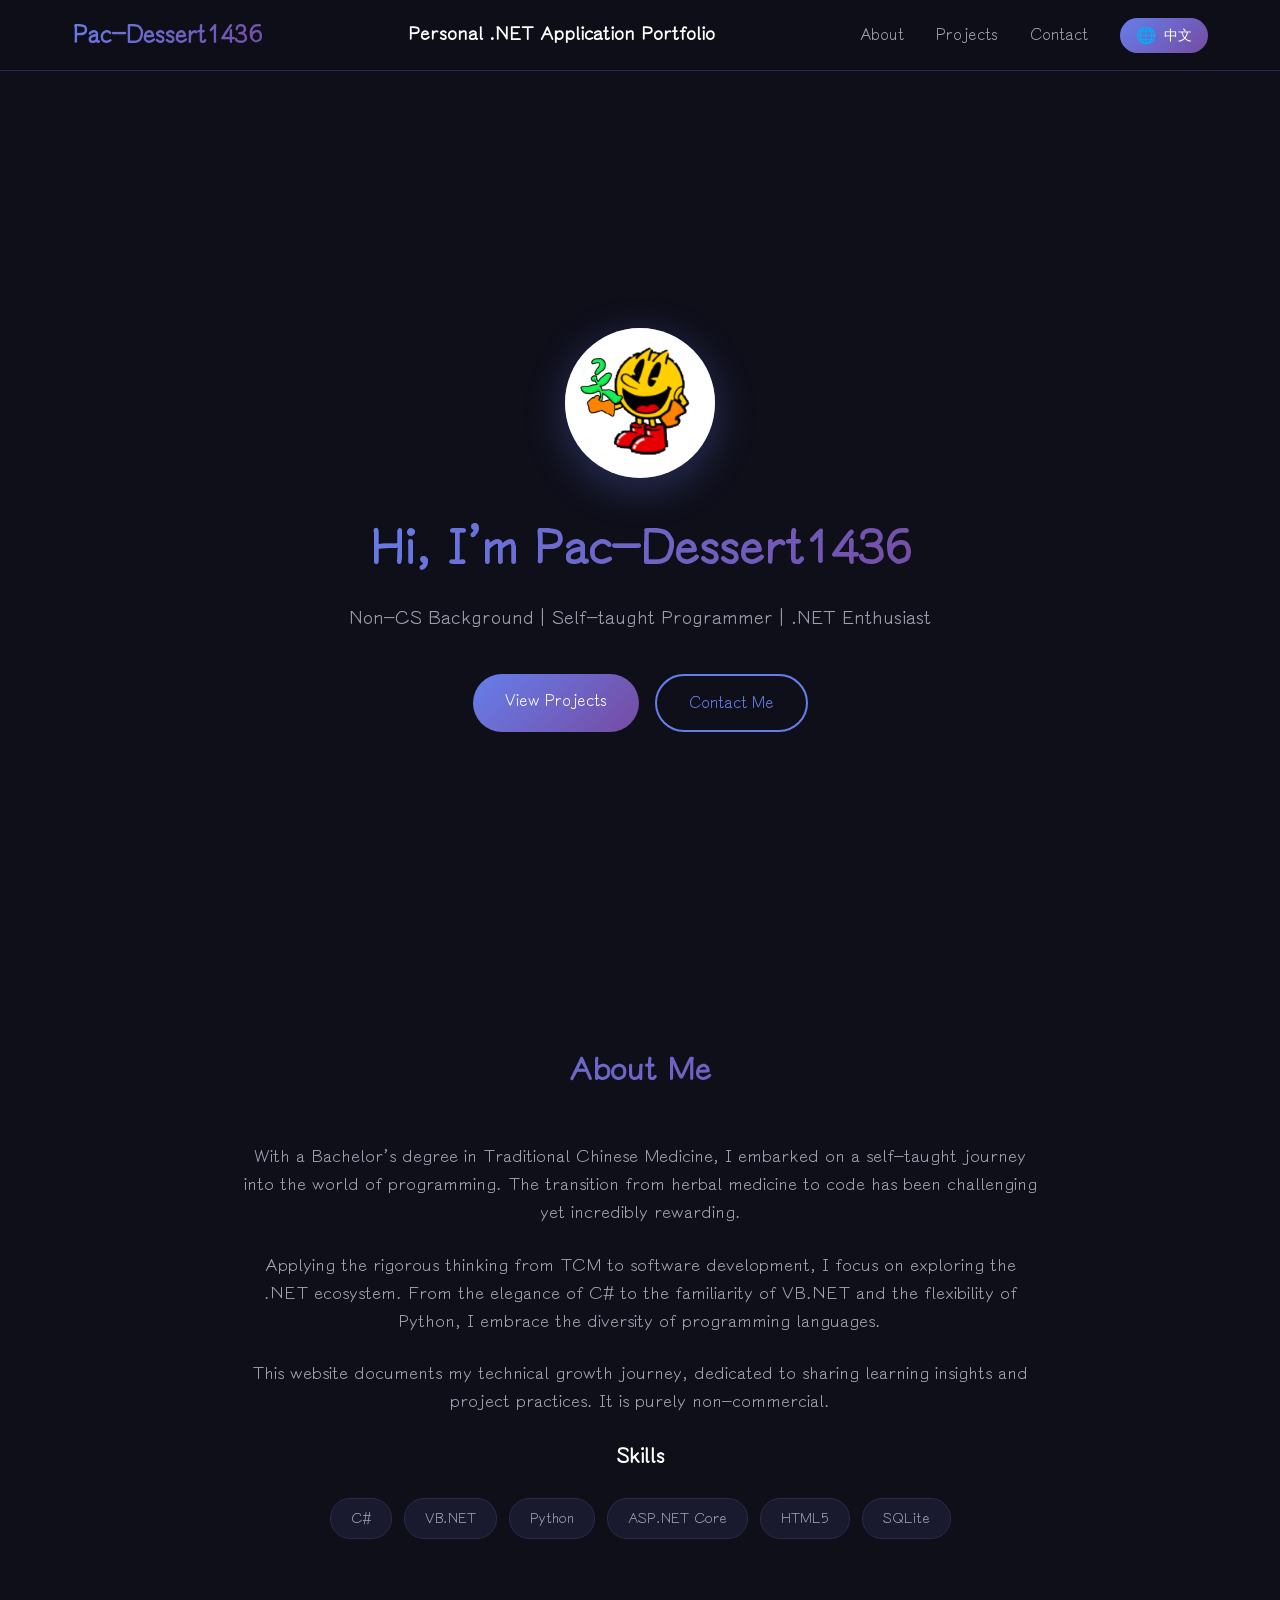
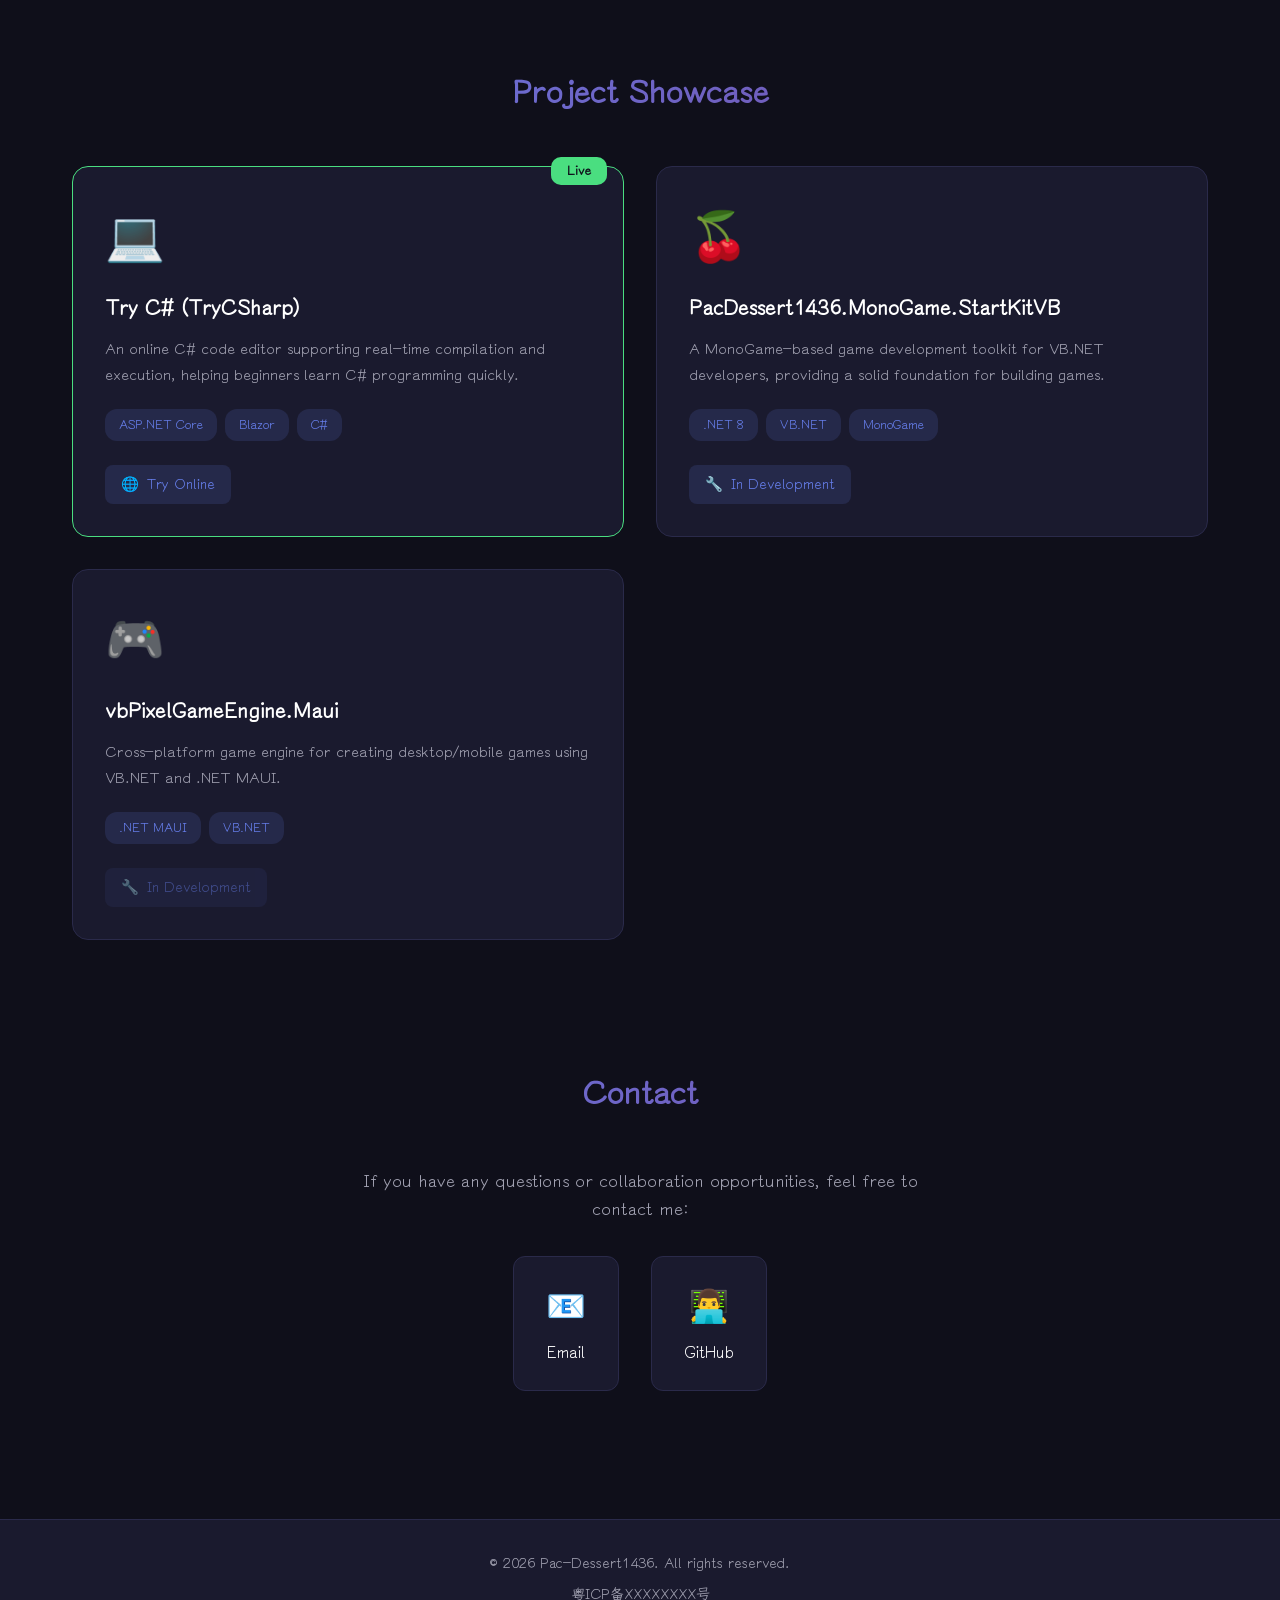
==== index-en.html @ a5272d70 "Polish the About Me sections Also introduced the local font file to speed up homepage loading." ====
<!DOCTYPE html>
<html lang="en">

<head>
    <meta charset="UTF-8">
    <meta name="viewport" content="width=device-width, initial-scale=1.0">
    <title>Pac-Dessert1436: Personal .NET Application Portfolio</title>
    <link rel="stylesheet" href="index.css">
</head>

<body>
    <header>
        <nav>
            <div class="logo">
                <h1>Pac-Dessert1436</h1>
            </div>
            <div class="site-name">
                <h3>Personal .NET Application Portfolio</h3>
            </div>
            <div class="nav-links">
                <a href="#about" class="nav-link">About</a>
                <a href="#projects" class="nav-link">Projects</a>
                <a href="#contact" class="nav-link">Contact</a>
                <button class="lang-btn" id="langBtn" onclick="toggleLanguage()">
                    <span class="lang-icon">🌐</span>
                    <span class="lang-text">中文</span>
                </button>
            </div>
        </nav>
    </header>

    <main>
        <section id="hero">
            <div class="hero-content">
                <div class="avatar">
                    <div class="avatar-circle">
                        <img src="avatar.png" alt="Profile" class="avatar-image">
                    </div>
                </div>
                <h2 class="hero-title">Hi, I'm Pac-Dessert1436</h2>
                <p class="hero-subtitle">Non-CS Background | Self-taught Programmer | .NET Enthusiast</p>
                <div class="hero-buttons">
                    <a href="#projects" class="btn-primary">View Projects</a>
                    <a href="#contact" class="btn-secondary">Contact Me</a>
                </div>
            </div>
        </section>

        <section id="about">
            <h2 class="section-title">About Me</h2>
            <div class="about-content">
                <p>With a Bachelor's degree in Traditional Chinese Medicine, I embarked on a self-taught journey into
                    the world of programming. The transition from herbal medicine to code has been challenging yet
                    incredibly rewarding.</p>
                <p>Applying the rigorous thinking from TCM to software development, I focus on exploring the .NET
                    ecosystem. From the elegance of C# to the familiarity of VB.NET and the flexibility of Python, I
                    embrace the diversity of programming languages.</p>
                <p>This website documents my technical growth journey, dedicated to sharing learning insights and
                    project practices. It is purely non-commercial.</p>
                <div class="skills">
                    <h3>Skills</h3>
                    <div class="skill-tags">
                        <span class="skill-tag">C#</span>
                        <span class="skill-tag">VB.NET</span>
                        <span class="skill-tag">Python</span>
                        <span class="skill-tag">ASP.NET Core</span>
                        <span class="skill-tag">HTML5</span>
                        <span class="skill-tag">SQLite</span>
                    </div>
                </div>
            </div>
        </section>

        <section id="projects">
            <h2 class="section-title">Project Showcase</h2>
            <div class="projects-grid">
                <div class="project-card active-project">
                    <div class="project-badge">Live</div>
                    <div class="project-icon">💻</div>
                    <h3 class="project-title">Try C# (TryCSharp)</h3>
                    <p class="project-description">An online C# code editor supporting real-time compilation and
                        execution, helping beginners learn C# programming quickly.</p>
                    <div class="project-tech">
                        <span class="tech-tag">ASP.NET Core</span>
                        <span class="tech-tag">Blazor</span>
                        <span class="tech-tag">C#</span>
                    </div>
                    <div class="project-links">
                        <a href="https://trycsharp.pac-dessert1436.net" target="_blank" class="project-link">
                            <span>🌐</span> Try Online
                        </a>
                    </div>
                </div>

                <div class="project-card">
                    <div class="project-icon">🍒</div>
                    <h3 class="project-title">PacDessert1436.MonoGame.StartKitVB</h3>
                    <p class="project-description">A MonoGame-based game development toolkit for VB.NET developers,
                        providing a solid foundation for building games.</p>
                    <div class="project-tech">
                        <span class="tech-tag">.NET 8</span>
                        <span class="tech-tag">VB.NET</span>
                        <span class="tech-tag">MonoGame</span>
                    </div>
                    <div class="project-links">
                        <a href="https://www.nuget.org/packages/PacDessert1436.MonoGame.StartKitVB/" target="_blank"
                            class="project-link">
                            <span>🔧</span> In Development
                        </a>
                    </div>
                </div>

                <div class="project-card">
                    <div class="project-icon">🎮</div>
                    <h3 class="project-title">vbPixelGameEngine.Maui</h3>
                    <p class="project-description">Cross-platform game engine for creating desktop/mobile games using
                        VB.NET and .NET MAUI.</p>
                    <div class="project-tech">
                        <span class="tech-tag">.NET MAUI</span>
                        <span class="tech-tag">VB.NET</span>
                    </div>
                    <div class="project-links">
                        <a href="#" class="project-link disabled">
                            <span>🔧</span> In Development
                        </a>
                    </div>
                </div>
            </div>
        </section>

        <section id="contact">
            <h2 class="section-title">Contact</h2>
            <div class="contact-content">
                <p>If you have any questions or collaboration opportunities, feel free to contact me:</p>
                <div class="contact-links">
                    <a href="mailto:benjamin_1436@qq.com" class="contact-link">
                        <span class="contact-icon">📧</span>
                        <span>Email</span>
                    </a>
                    <a href="https://github.com/Pac-Dessert1436" target="_blank" class="contact-link">
                        <span class="contact-icon">👨‍💻</span>
                        <span>GitHub</span>
                    </a>
                </div>
            </div>
        </section>
    </main>

    <footer>
        <div class="footer-content">
            <p>&copy; 2026 Pac-Dessert1436. All rights reserved.</p>
            <a href="https://beian.miit.gov.cn/" target="_blank" rel="noopener noreferrer">
                粤ICP备XXXXXXXX号
            </a>
        </div>
    </footer>

    <script src="index.js"></script>
</body>

</html>
---- index.css ----
@font-face {
    font-family: 'Yozai';
    src: url('Yozai-Regular.ttf') format('truetype');
    font-weight: normal;
    font-style: normal;
    font-display: swap;
}

* {
    margin: 0;
    padding: 0;
    box-sizing: border-box;
}

:root {
    --primary-color: #667eea;
    --primary-dark: #5a6fd6;
    --secondary-color: #764ba2;
    --bg-dark: #0f0f1a;
    --bg-card: #1a1a2e;
    --bg-card-hover: #252542;
    --text-primary: #ffffff;
    --text-secondary: #a0a0b0;
    --border-color: #2a2a4a;
    --accent-color: #4ade80;
}

body {
    font-family: 'Yozai', sans-serif;
    background-color: var(--bg-dark);
    color: var(--text-primary);
    line-height: 1.6;
    min-height: 100vh;
}

header {
    position: fixed;
    top: 0;
    left: 0;
    right: 0;
    background-color: rgba(15, 15, 26, 0.95);
    backdrop-filter: blur(10px);
    z-index: 1000;
    border-bottom: 1px solid var(--border-color);
}

nav {
    max-width: 1200px;
    margin: 0 auto;
    padding: 1rem 2rem;
    display: flex;
    justify-content: space-between;
    align-items: center;
}

.logo h1 {
    font-size: 1.5rem;
    background: linear-gradient(135deg, var(--primary-color), var(--secondary-color));
    -webkit-background-clip: text;
    -webkit-text-fill-color: transparent;
    background-clip: text;
}

.nav-links {
    display: flex;
    gap: 2rem;
    align-items: center;
}

.nav-link {
    color: var(--text-secondary);
    text-decoration: none;
    font-weight: 400;
    transition: color 0.3s ease;
}

.nav-link:hover {
    color: var(--primary-color);
}

.lang-btn {
    display: flex;
    align-items: center;
    gap: 0.5rem;
    padding: 0.5rem 1rem;
    background: linear-gradient(135deg, var(--primary-color), var(--secondary-color));
    border: none;
    border-radius: 20px;
    color: white;
    font-size: 0.9rem;
    cursor: pointer;
    transition: transform 0.3s ease, box-shadow 0.3s ease;
}

.lang-btn:hover {
    transform: translateY(-2px);
    box-shadow: 0 4px 15px rgba(102, 126, 234, 0.4);
}

.lang-icon {
    font-size: 1rem;
}

main {
    padding-top: 80px;
}

section {
    padding: 4rem 2rem;
    max-width: 1200px;
    margin: 0 auto;
}

.section-title {
    font-size: 2rem;
    text-align: center;
    margin-bottom: 3rem;
    background: linear-gradient(135deg, var(--primary-color), var(--secondary-color));
    -webkit-background-clip: text;
    -webkit-text-fill-color: transparent;
    background-clip: text;
}

#hero {
    min-height: 100vh;
    display: flex;
    align-items: center;
    justify-content: center;
    text-align: center;
    padding: 6rem 2rem;
}

.hero-content {
    max-width: 800px;
}

.avatar {
    margin-bottom: 2rem;
}

.avatar-circle {
    width: 150px;
    height: 150px;
    border-radius: 50%;
    background: linear-gradient(135deg, var(--primary-color), var(--secondary-color));
    display: flex;
    align-items: center;
    justify-content: center;
    margin: 0 auto;
    box-shadow: 0 10px 40px rgba(102, 126, 234, 0.3);
    animation: float 3s ease-in-out infinite;
}

@keyframes float {
    0%, 100% { transform: translateY(0); }
    50% { transform: translateY(-10px); }
}

.avatar-image {
    width: 100%;
    height: 100%;
    border-radius: 50%;
    object-fit: cover;
}

.hero-title {
    font-size: 3rem;
    margin-bottom: 1rem;
    background: linear-gradient(135deg, var(--primary-color), var(--secondary-color));
    -webkit-background-clip: text;
    -webkit-text-fill-color: transparent;
    background-clip: text;
}

.hero-subtitle {
    font-size: 1.2rem;
    color: var(--text-secondary);
    margin-bottom: 2.5rem;
}

.hero-buttons {
    display: flex;
    gap: 1rem;
    justify-content: center;
    flex-wrap: wrap;
}

.btn-primary, .btn-secondary {
    padding: 0.875rem 2rem;
    border-radius: 30px;
    text-decoration: none;
    font-weight: 500;
    transition: all 0.3s ease;
}

.btn-primary {
    background: linear-gradient(135deg, var(--primary-color), var(--secondary-color));
    color: white;
}

.btn-primary:hover {
    transform: translateY(-2px);
    box-shadow: 0 5px 20px rgba(102, 126, 234, 0.4);
}

.btn-secondary {
    background: transparent;
    color: var(--primary-color);
    border: 2px solid var(--primary-color);
}

.btn-secondary:hover {
    background: var(--primary-color);
    color: white;
}

.about-content {
    max-width: 800px;
    margin: 0 auto;
    text-align: center;
}

.about-content p {
    font-size: 1.1rem;
    color: var(--text-secondary);
    margin-bottom: 1.5rem;
}

.skills h3 {
    font-size: 1.3rem;
    margin-bottom: 1.5rem;
    color: var(--text-primary);
}

.skill-tags {
    display: flex;
    flex-wrap: wrap;
    gap: 0.75rem;
    justify-content: center;
}

.skill-tag {
    padding: 0.5rem 1.25rem;
    background-color: var(--bg-card);
    border: 1px solid var(--border-color);
    border-radius: 20px;
    color: var(--text-secondary);
    font-size: 0.9rem;
    transition: all 0.3s ease;
}

.skill-tag:hover {
    border-color: var(--primary-color);
    color: var(--primary-color);
}

.projects-grid {
    display: grid;
    grid-template-columns: repeat(2, 1fr);
    gap: 2rem;
}

.project-card {
    background-color: var(--bg-card);
    border: 1px solid var(--border-color);
    border-radius: 16px;
    padding: 2rem;
    transition: all 0.3s ease;
    position: relative;
}

.project-card:hover {
    transform: translateY(-5px);
    border-color: var(--primary-color);
    box-shadow: 0 10px 40px rgba(102, 126, 234, 0.15);
}

.project-card.active-project {
    border-color: var(--accent-color);
}

.project-badge {
    position: absolute;
    top: -10px;
    right: 1rem;
    padding: 0.25rem 1rem;
    background-color: var(--accent-color);
    color: var(--bg-dark);
    border-radius: 10px;
    font-size: 0.8rem;
    font-weight: 600;
}

.project-icon {
    font-size: 3rem;
    margin-bottom: 1rem;
}

.project-title {
    font-size: 1.3rem;
    margin-bottom: 0.75rem;
    color: var(--text-primary);
}

.project-description {
    color: var(--text-secondary);
    font-size: 0.95rem;
    margin-bottom: 1.25rem;
    line-height: 1.7;
}

.project-tech {
    display: flex;
    flex-wrap: wrap;
    gap: 0.5rem;
    margin-bottom: 1.5rem;
}

.tech-tag {
    padding: 0.375rem 0.875rem;
    background-color: rgba(102, 126, 234, 0.15);
    border-radius: 12px;
    color: var(--primary-color);
    font-size: 0.8rem;
}

.project-links {
    display: flex;
    gap: 1rem;
}

.project-link {
    display: flex;
    align-items: center;
    gap: 0.5rem;
    padding: 0.5rem 1rem;
    background-color: rgba(102, 126, 234, 0.15);
    border-radius: 8px;
    color: var(--primary-color);
    text-decoration: none;
    font-size: 0.9rem;
    transition: all 0.3s ease;
}

.project-link:hover:not(.disabled) {
    background-color: var(--primary-color);
    color: white;
}

.project-link.disabled {
    opacity: 0.5;
    cursor: not-allowed;
}

.contact-content {
    max-width: 600px;
    margin: 0 auto;
    text-align: center;
}

.contact-content p {
    font-size: 1.1rem;
    color: var(--text-secondary);
    margin-bottom: 2rem;
}

.contact-links {
    display: flex;
    justify-content: center;
    gap: 2rem;
    flex-wrap: wrap;
}

.contact-link {
    display: flex;
    flex-direction: column;
    align-items: center;
    gap: 0.5rem;
    padding: 1.5rem 2rem;
    background-color: var(--bg-card);
    border: 1px solid var(--border-color);
    border-radius: 12px;
    color: var(--text-primary);
    text-decoration: none;
    transition: all 0.3s ease;
}

.contact-link:hover {
    border-color: var(--primary-color);
    transform: translateY(-3px);
}

.contact-icon {
    font-size: 2rem;
}

footer {
    background-color: var(--bg-card);
    border-top: 1px solid var(--border-color);
    padding: 2rem;
    margin-top: 4rem;
}

.footer-content {
    max-width: 1200px;
    margin: 0 auto;
    text-align: center;
    color: var(--text-secondary);
    font-size: 0.9rem;
}

.footer-content a {
    color: var(--text-secondary);
    text-decoration: none;
    margin-top: 0.5rem;
    display: inline-block;
}

.footer-content a:hover {
    color: var(--primary-color);
}

@media (max-width: 768px) {
    .nav-links {
        gap: 1rem;
    }

    .nav-link {
        font-size: 0.9rem;
    }

    .hero-title {
        font-size: 2rem;
    }

    .hero-subtitle {
        font-size: 1rem;
    }

    .section-title {
        font-size: 1.5rem;
    }

    .projects-grid {
        grid-template-columns: 1fr;
    }

    .contact-links {
        gap: 1rem;
    }
}
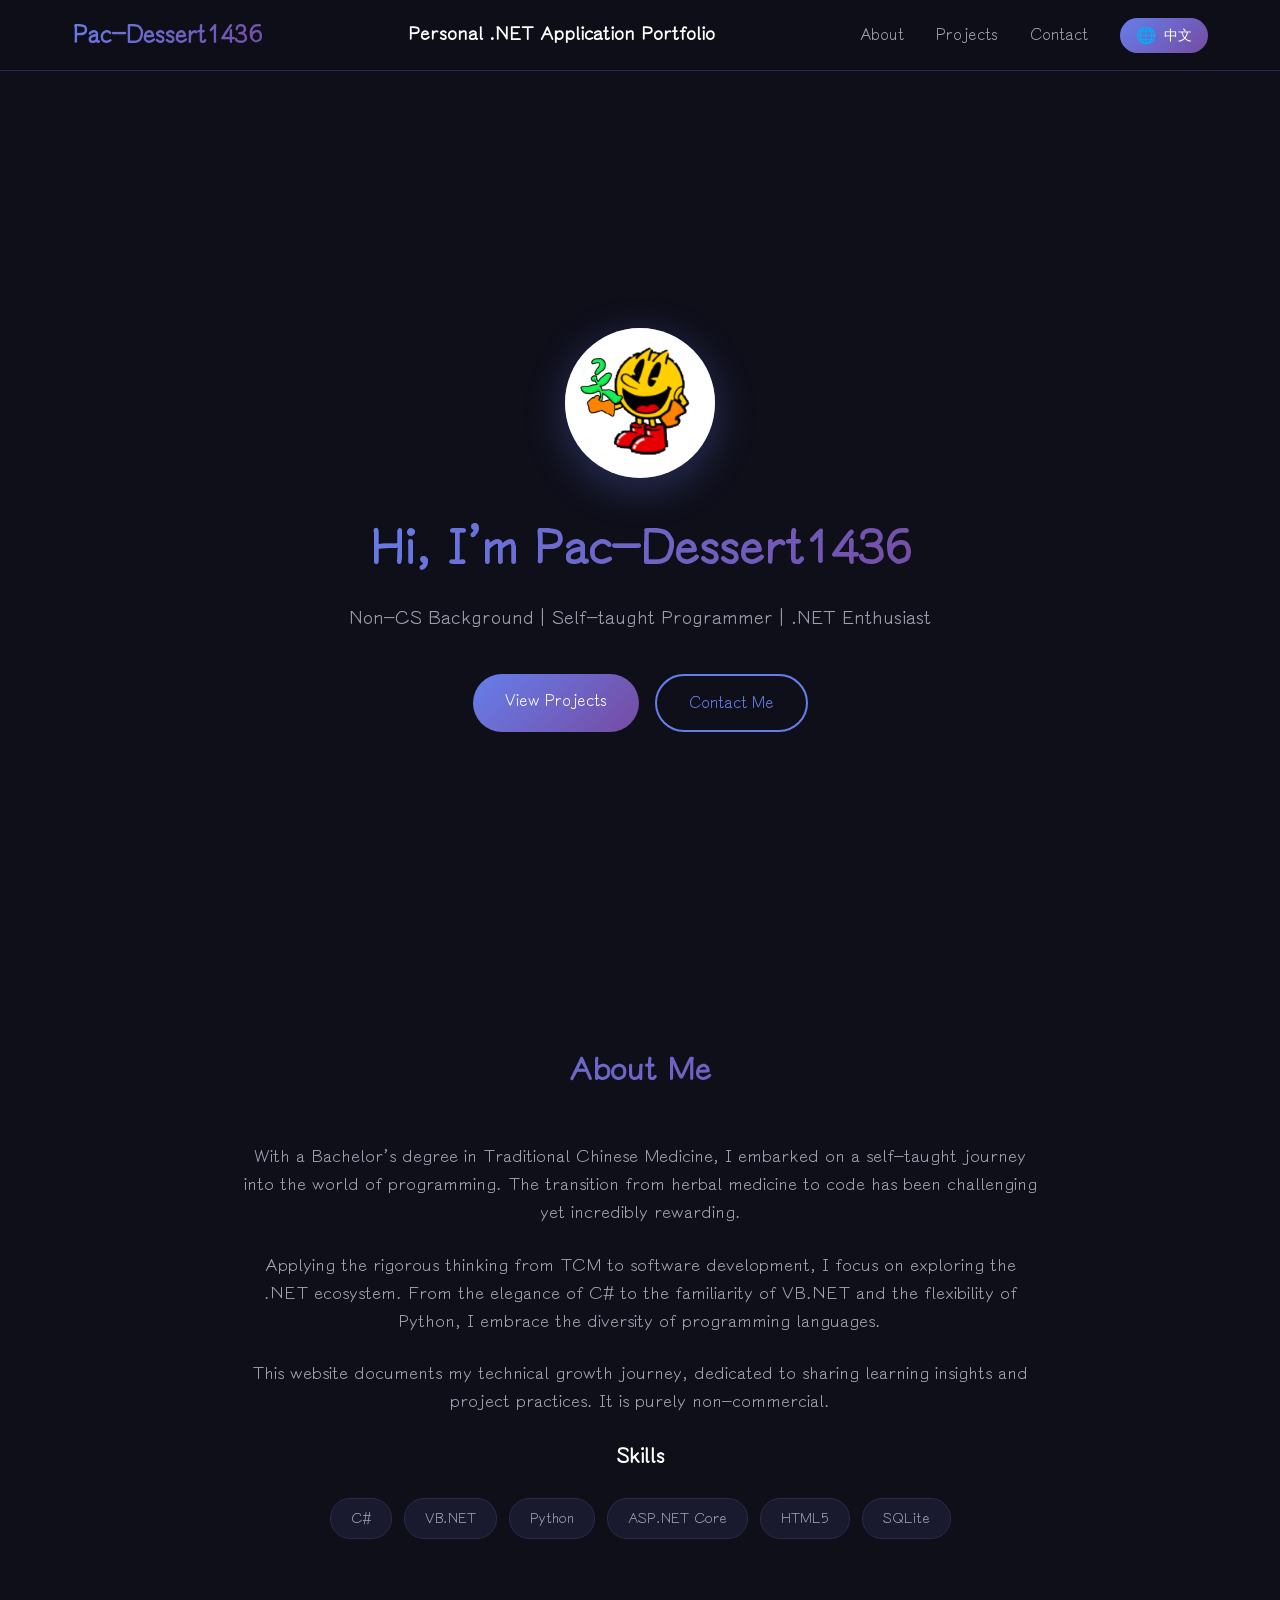
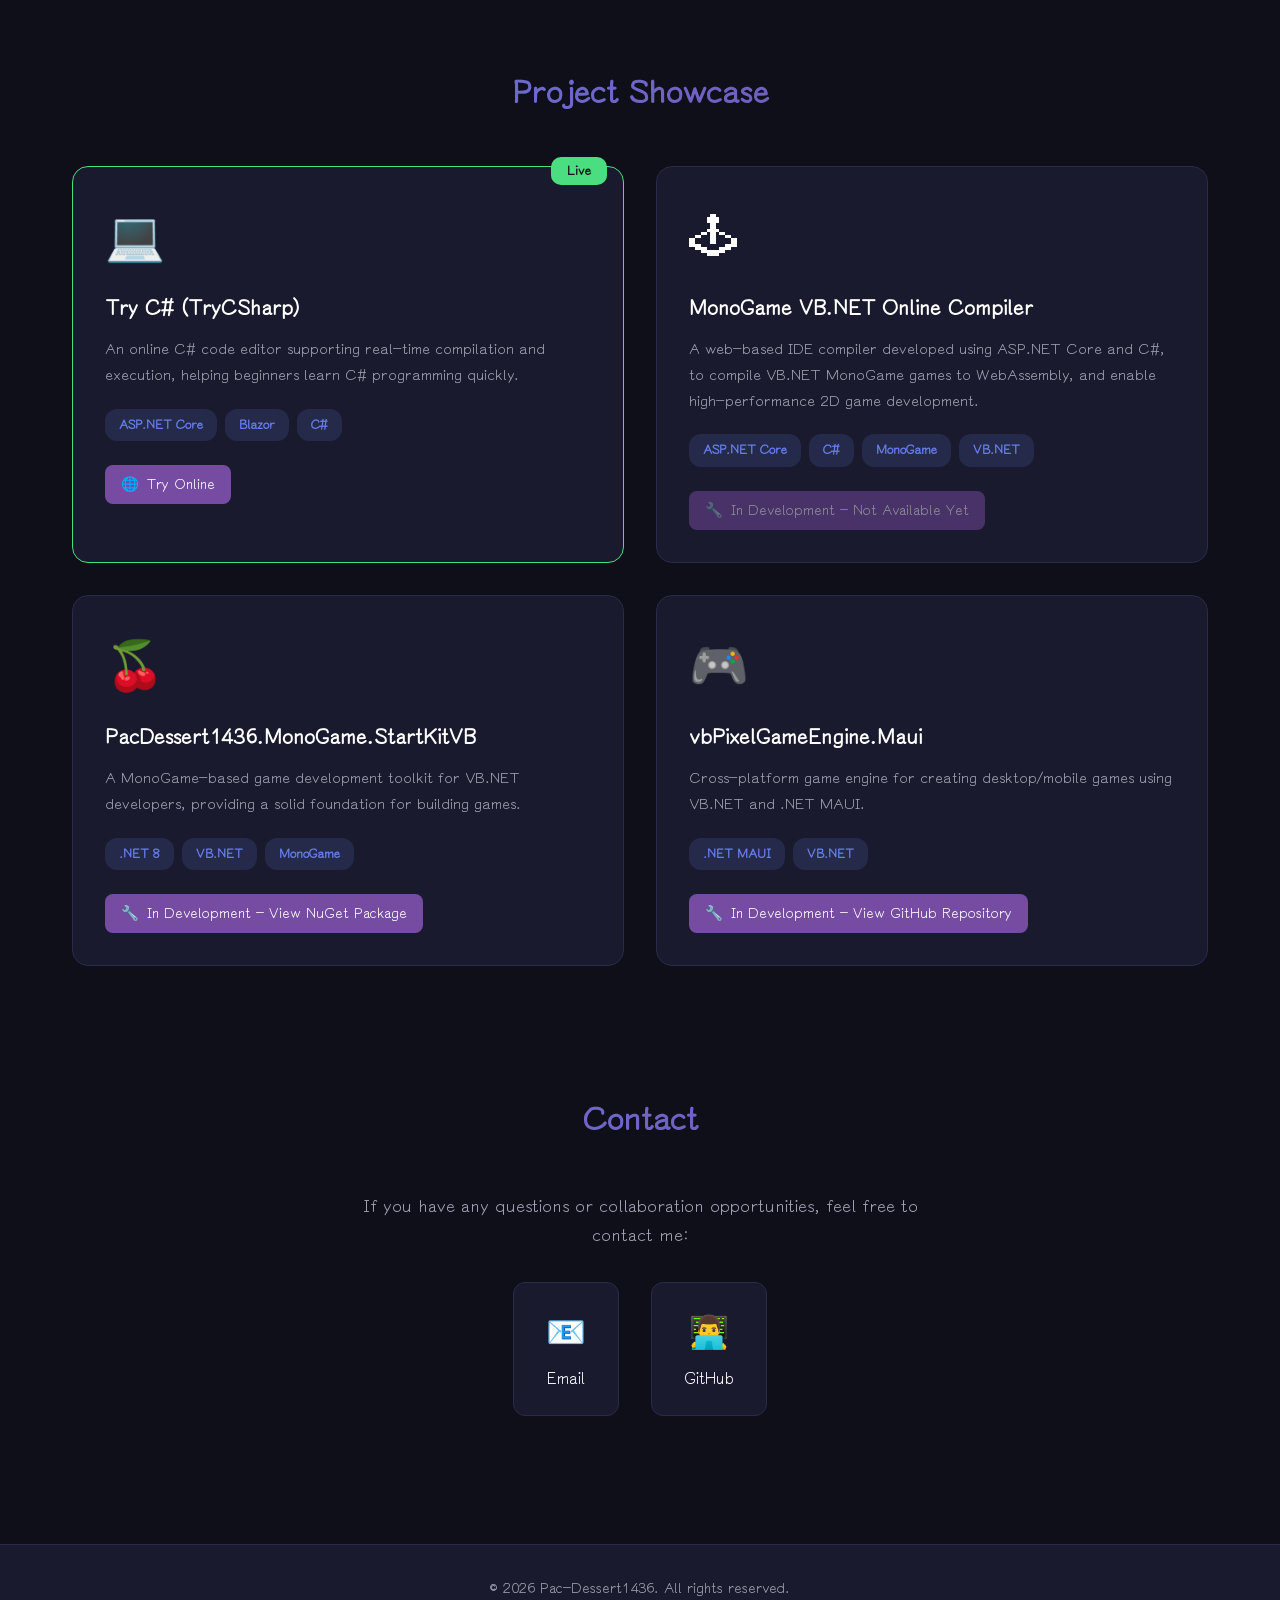
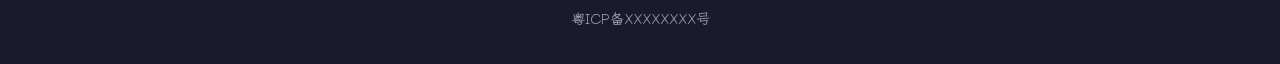
==== commit 987769ed: "Add an item to Project Showcase" ====
--- a/index-en.html
+++ b/index-en.html
@@ -93,6 +93,25 @@
                 </div>
 
                 <div class="project-card">
+                    <div class="project-icon">🕹</div>
+                    <h3 class="project-title">MonoGame VB.NET Online Compiler</h3>
+                    <p class="project-description">A web-based IDE compiler developed using ASP.NET Core and C#, to
+                        compile VB.NET MonoGame games to WebAssembly, and enable high-performance 2D game development.
+                    </p>
+                    <div class="project-tech">
+                        <span class="tech-tag">ASP.NET Core</span>
+                        <span class="tech-tag">C#</span>
+                        <span class="tech-tag">MonoGame</span>
+                        <span class="tech-tag">VB.NET</span>
+                    </div>
+                    <div class="project-links">
+                        <a href="#" target="_blank" class="project-link disabled">
+                            <span>🔧</span> In Development - Not Available Yet
+                        </a>
+                    </div>
+                </div>
+
+                <div class="project-card">
                     <div class="project-icon">🍒</div>
                     <h3 class="project-title">PacDessert1436.MonoGame.StartKitVB</h3>
                     <p class="project-description">A MonoGame-based game development toolkit for VB.NET developers,
@@ -105,7 +124,7 @@
                     <div class="project-links">
                         <a href="https://www.nuget.org/packages/PacDessert1436.MonoGame.StartKitVB/" target="_blank"
                             class="project-link">
-                            <span>🔧</span> In Development
+                            <span>🔧</span> In Development - View NuGet Package
                         </a>
                     </div>
                 </div>
@@ -120,8 +139,9 @@
                         <span class="tech-tag">VB.NET</span>
                     </div>
                     <div class="project-links">
-                        <a href="#" class="project-link disabled">
-                            <span>🔧</span> In Development
+                        <a href="https://github.com/Pac-Dessert1436/vbPixelGameEngine.Maui" target="_blank"
+                            class="project-link">
+                            <span>🔧</span> In Development - View GitHub Repository
                         </a>
                     </div>
                 </div>
--- a/index.css
+++ b/index.css
@@ -152,8 +152,15 @@
 }
 
 @keyframes float {
-    0%, 100% { transform: translateY(0); }
-    50% { transform: translateY(-10px); }
+
+    0%,
+    100% {
+        transform: translateY(0);
+    }
+
+    50% {
+        transform: translateY(-10px);
+    }
 }
 
 .avatar-image {
@@ -185,7 +192,8 @@
     flex-wrap: wrap;
 }
 
-.btn-primary, .btn-secondary {
+.btn-primary,
+.btn-secondary {
     padding: 0.875rem 2rem;
     border-radius: 30px;
     text-decoration: none;
@@ -322,6 +330,7 @@
     border-radius: 12px;
     color: var(--primary-color);
     font-size: 0.8rem;
+    font-weight: bold;
 }
 
 .project-links {
@@ -334,9 +343,9 @@
     align-items: center;
     gap: 0.5rem;
     padding: 0.5rem 1rem;
-    background-color: rgba(102, 126, 234, 0.15);
+    background-color: var(--secondary-color);
     border-radius: 8px;
-    color: var(--primary-color);
+    color: var(--text-primary);
     text-decoration: none;
     font-size: 0.9rem;
     transition: all 0.3s ease;
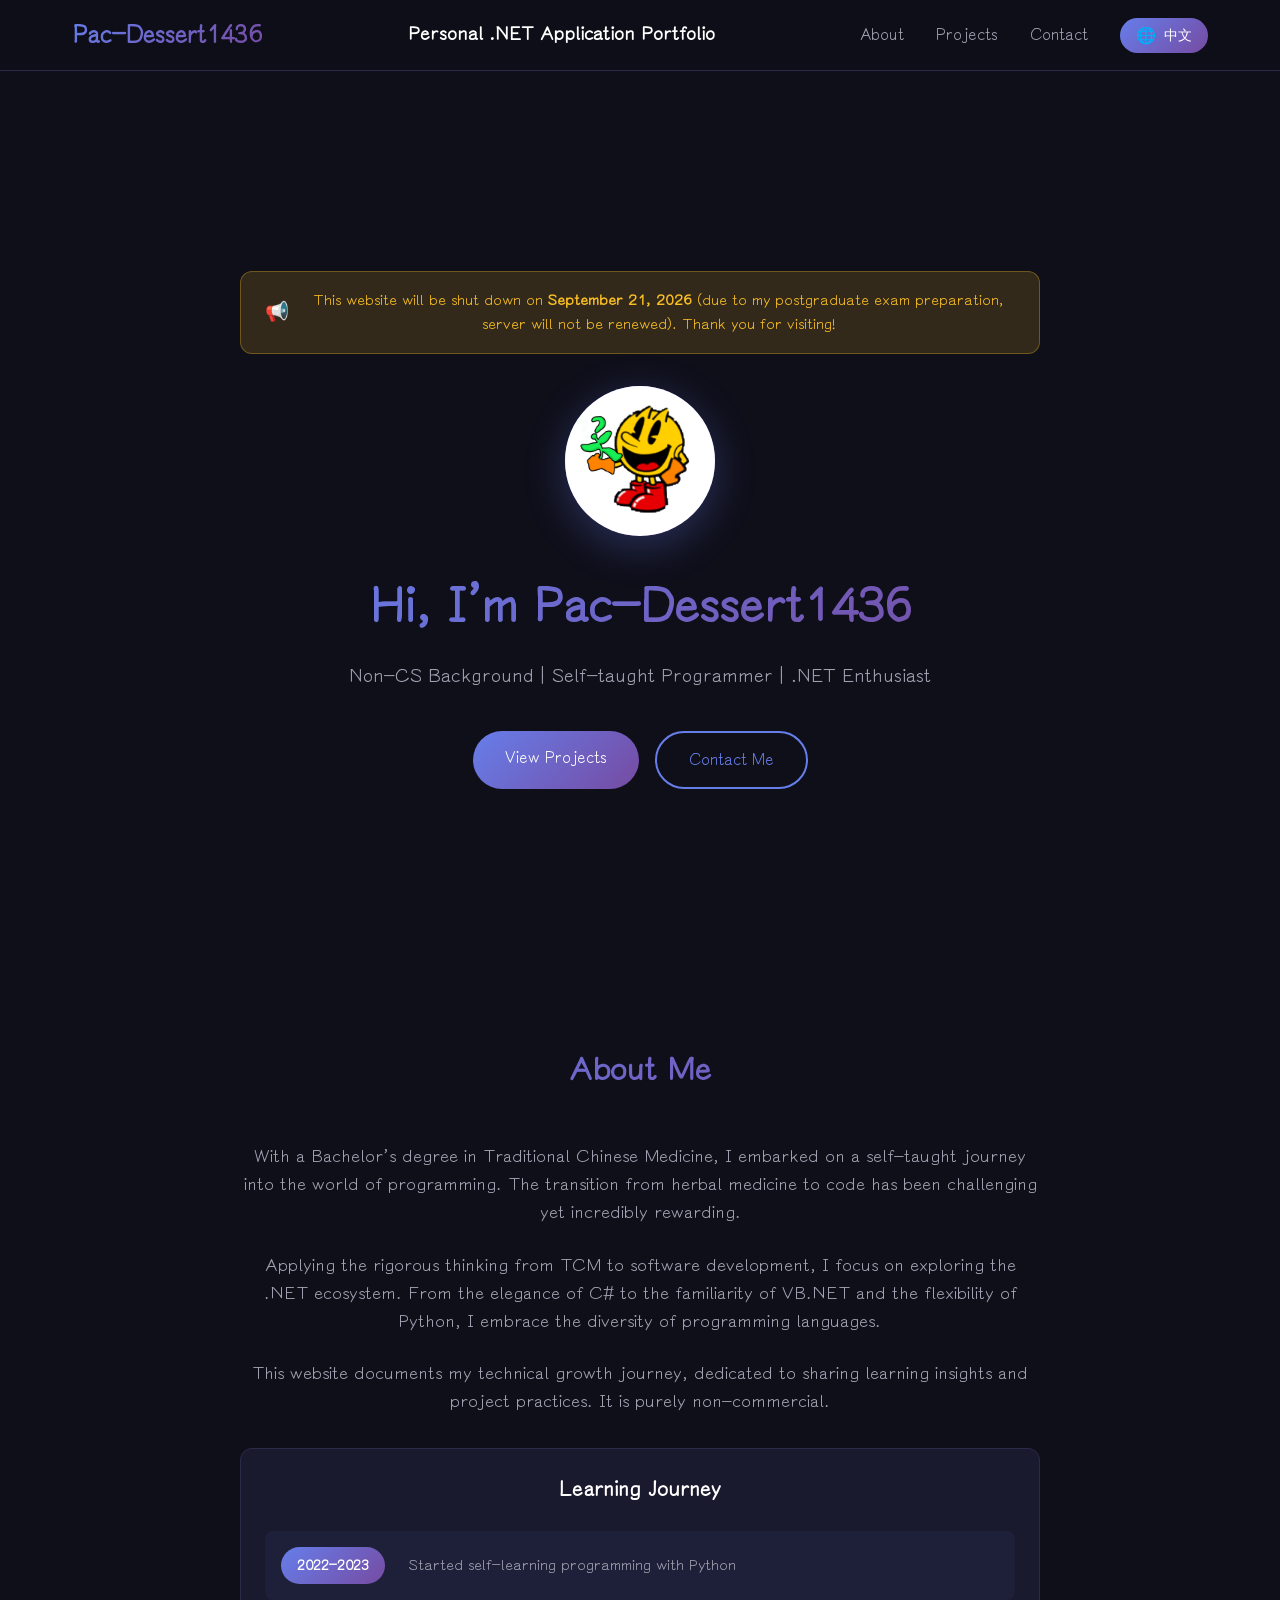
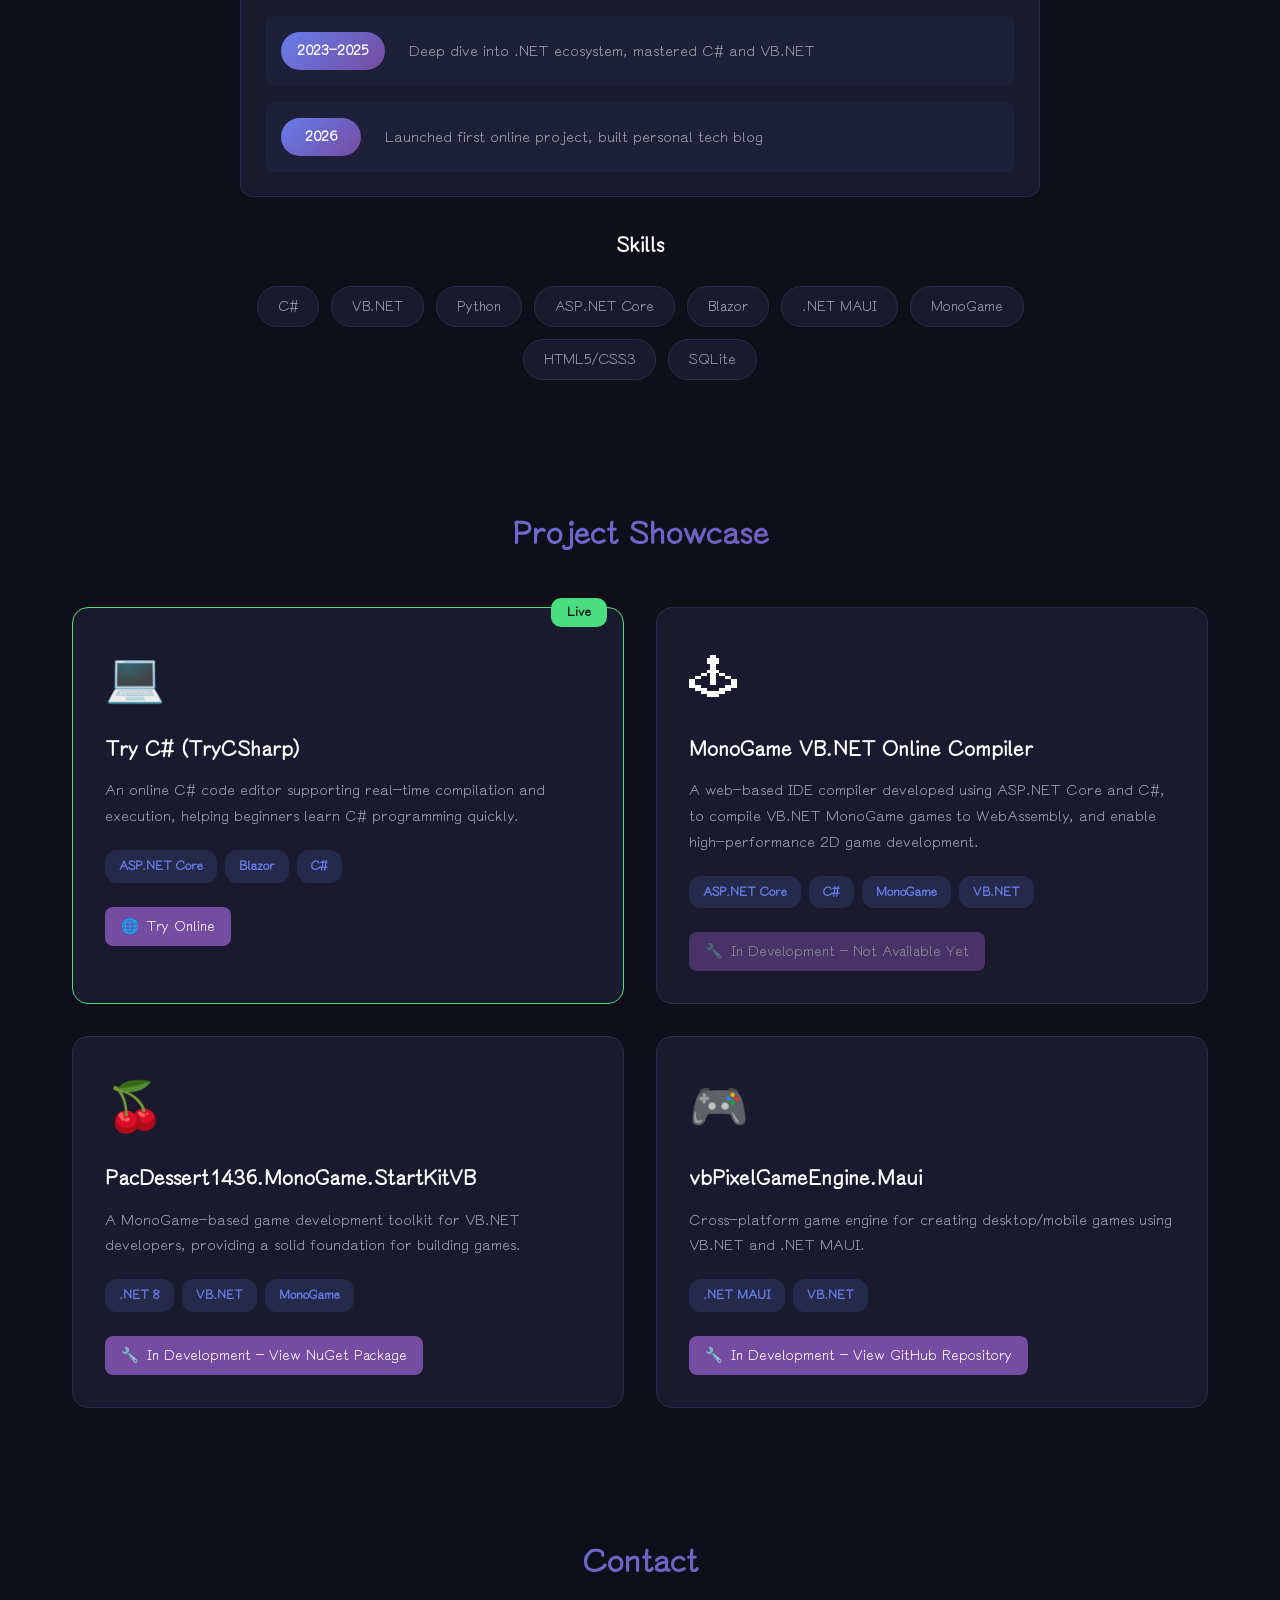
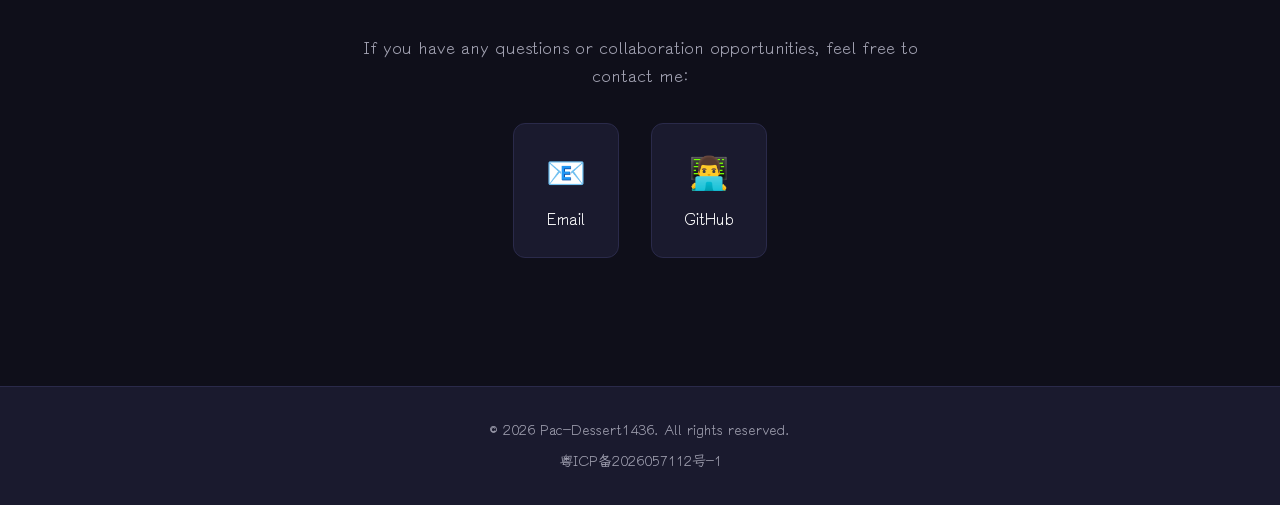
==== commit cc6a17d7: "Enhance homepage with ICP filing info" ====
--- a/index-en.html
+++ b/index-en.html
@@ -32,6 +32,10 @@
     <main>
         <section id="hero">
             <div class="hero-content">
+                <div class="server-notice">
+                    <span class="notice-icon">📢</span>
+                    <span>This website will be shut down on <strong>September 21, 2026</strong> (due to my postgraduate exam preparation, server will not be renewed). Thank you for visiting!</span>
+                </div>
                 <div class="avatar">
                     <div class="avatar-circle">
                         <img src="avatar.png" alt="Profile" class="avatar-image">
@@ -57,6 +61,23 @@
                     embrace the diversity of programming languages.</p>
                 <p>This website documents my technical growth journey, dedicated to sharing learning insights and
                     project practices. It is purely non-commercial.</p>
+                <div class="timeline">
+                    <h3>Learning Journey</h3>
+                    <div class="timeline-items">
+                        <div class="timeline-item">
+                            <span class="timeline-date">2022-2023</span>
+                            <span class="timeline-content">Started self-learning programming with Python</span>
+                        </div>
+                        <div class="timeline-item">
+                            <span class="timeline-date">2023-2025</span>
+                            <span class="timeline-content">Deep dive into .NET ecosystem, mastered C# and VB.NET</span>
+                        </div>
+                        <div class="timeline-item">
+                            <span class="timeline-date">2026</span>
+                            <span class="timeline-content">Launched first online project, built personal tech blog</span>
+                        </div>
+                    </div>
+                </div>
                 <div class="skills">
                     <h3>Skills</h3>
                     <div class="skill-tags">
@@ -64,7 +85,10 @@
                         <span class="skill-tag">VB.NET</span>
                         <span class="skill-tag">Python</span>
                         <span class="skill-tag">ASP.NET Core</span>
-                        <span class="skill-tag">HTML5</span>
+                        <span class="skill-tag">Blazor</span>
+                        <span class="skill-tag">.NET MAUI</span>
+                        <span class="skill-tag">MonoGame</span>
+                        <span class="skill-tag">HTML5/CSS3</span>
                         <span class="skill-tag">SQLite</span>
                     </div>
                 </div>
@@ -153,7 +177,7 @@
             <div class="contact-content">
                 <p>If you have any questions or collaboration opportunities, feel free to contact me:</p>
                 <div class="contact-links">
-                    <a href="mailto:benjamin_1436@qq.com" class="contact-link">
+                    <a href="mailto:benjamin_2001@qq.com" class="contact-link">
                         <span class="contact-icon">📧</span>
                         <span>Email</span>
                     </a>
@@ -170,7 +194,7 @@
         <div class="footer-content">
             <p>&copy; 2026 Pac-Dessert1436. All rights reserved.</p>
             <a href="https://beian.miit.gov.cn/" target="_blank" rel="noopener noreferrer">
-                粤ICP备XXXXXXXX号
+                粤ICP备2026057112号-1
             </a>
         </div>
     </footer>
--- a/index.css
+++ b/index.css
@@ -134,6 +134,38 @@
     max-width: 800px;
 }
 
+.server-notice {
+    display: flex;
+    align-items: center;
+    gap: 0.75rem;
+    padding: 1rem 1.5rem;
+    background-color: rgba(251, 191, 36, 0.15);
+    border: 1px solid rgba(251, 191, 36, 0.3);
+    border-radius: 12px;
+    color: #fbbf24;
+    font-size: 0.95rem;
+    margin-bottom: 2rem;
+    animation: pulse-notice 2s ease-in-out infinite;
+}
+
+@keyframes pulse-notice {
+    0%, 100% {
+        opacity: 1;
+    }
+    50% {
+        opacity: 0.8;
+    }
+}
+
+.notice-icon {
+    font-size: 1.2rem;
+}
+
+.server-notice strong {
+    color: #fbbf24;
+    font-weight: 600;
+}
+
 .avatar {
     margin-bottom: 2rem;
 }
@@ -232,6 +264,56 @@
     font-size: 1.1rem;
     color: var(--text-secondary);
     margin-bottom: 1.5rem;
+}
+
+.timeline {
+    margin: 2rem 0;
+    padding: 1.5rem;
+    background-color: var(--bg-card);
+    border: 1px solid var(--border-color);
+    border-radius: 12px;
+}
+
+.timeline h3 {
+    font-size: 1.3rem;
+    margin-bottom: 1.5rem;
+    color: var(--text-primary);
+}
+
+.timeline-items {
+    display: flex;
+    flex-direction: column;
+    gap: 1rem;
+}
+
+.timeline-item {
+    display: flex;
+    align-items: center;
+    gap: 1.5rem;
+    padding: 1rem;
+    background-color: rgba(102, 126, 234, 0.05);
+    border-radius: 8px;
+    transition: all 0.3s ease;
+}
+
+.timeline-item:hover {
+    background-color: rgba(102, 126, 234, 0.1);
+}
+
+.timeline-date {
+    min-width: 80px;
+    padding: 0.5rem 1rem;
+    background: linear-gradient(135deg, var(--primary-color), var(--secondary-color));
+    border-radius: 20px;
+    font-size: 0.85rem;
+    font-weight: 600;
+    text-align: center;
+    color: white;
+}
+
+.timeline-content {
+    color: var(--text-secondary);
+    font-size: 0.95rem;
 }
 
 .skills h3 {
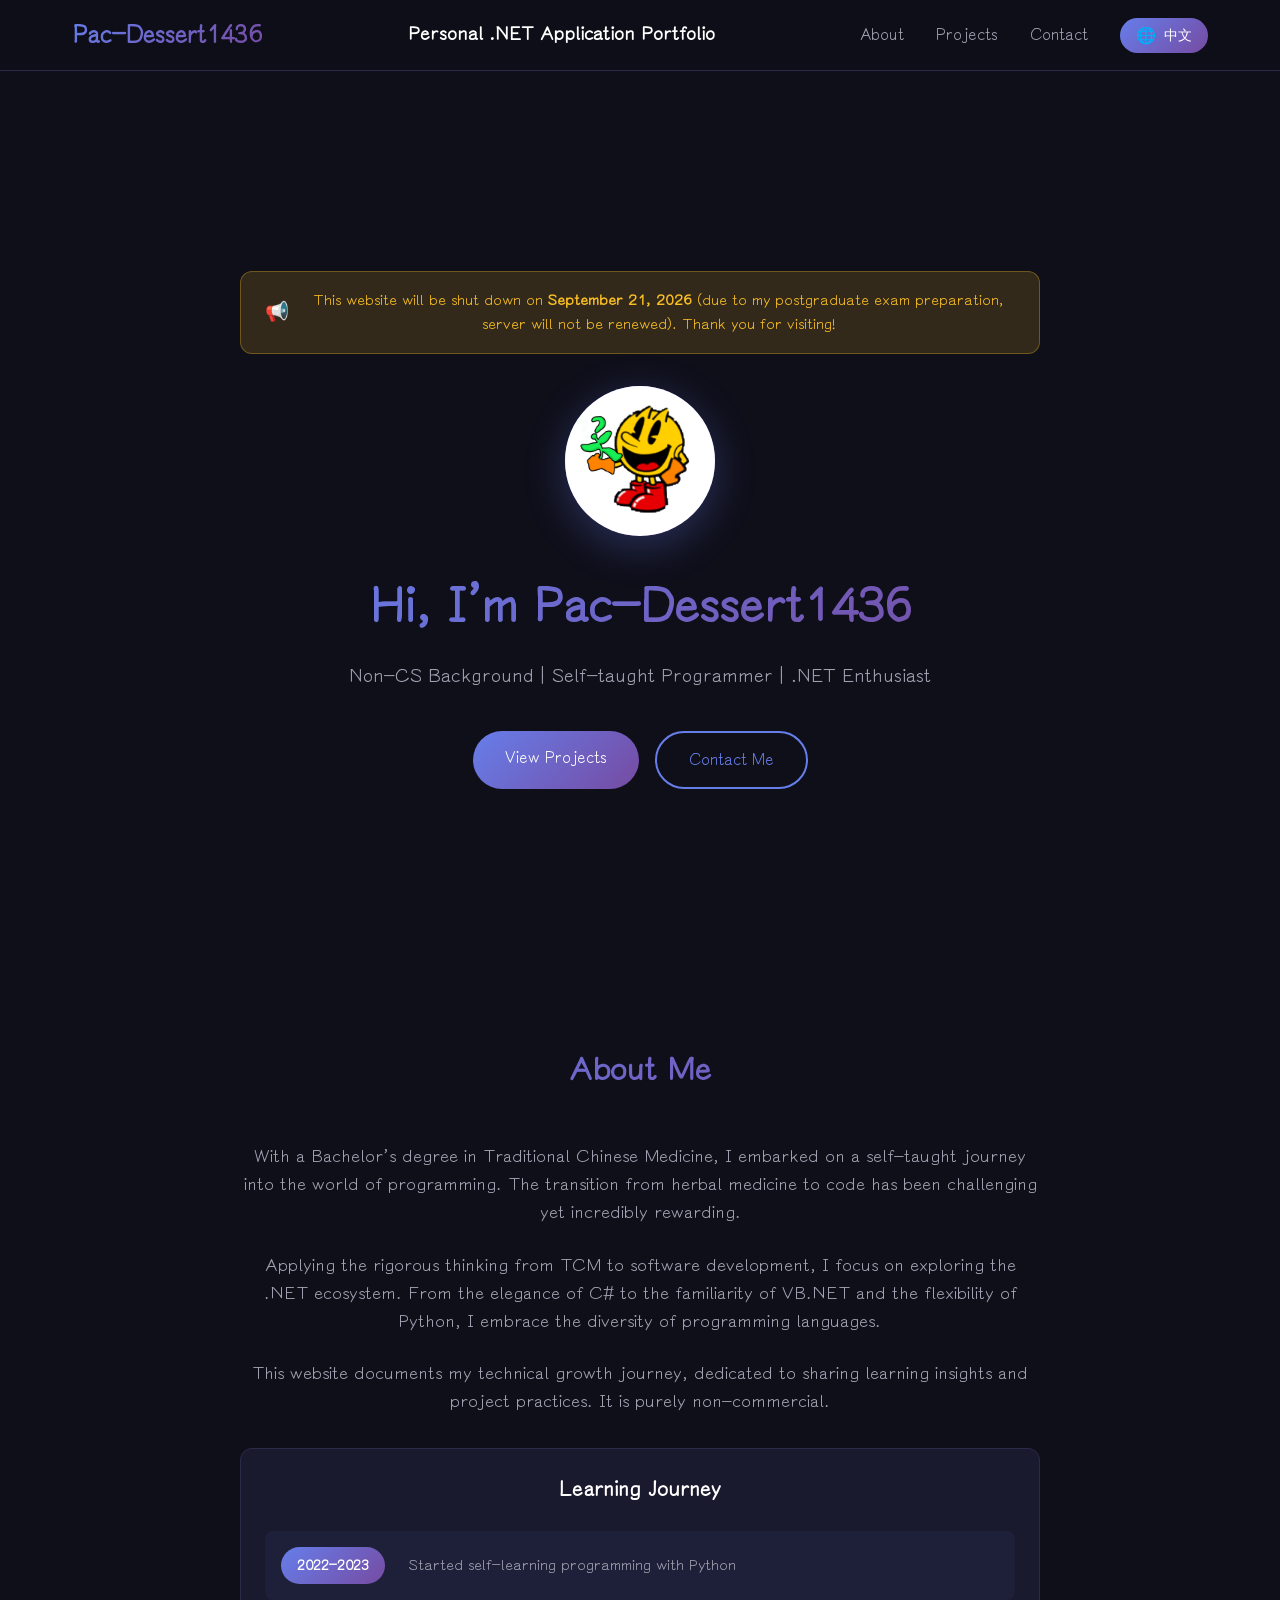
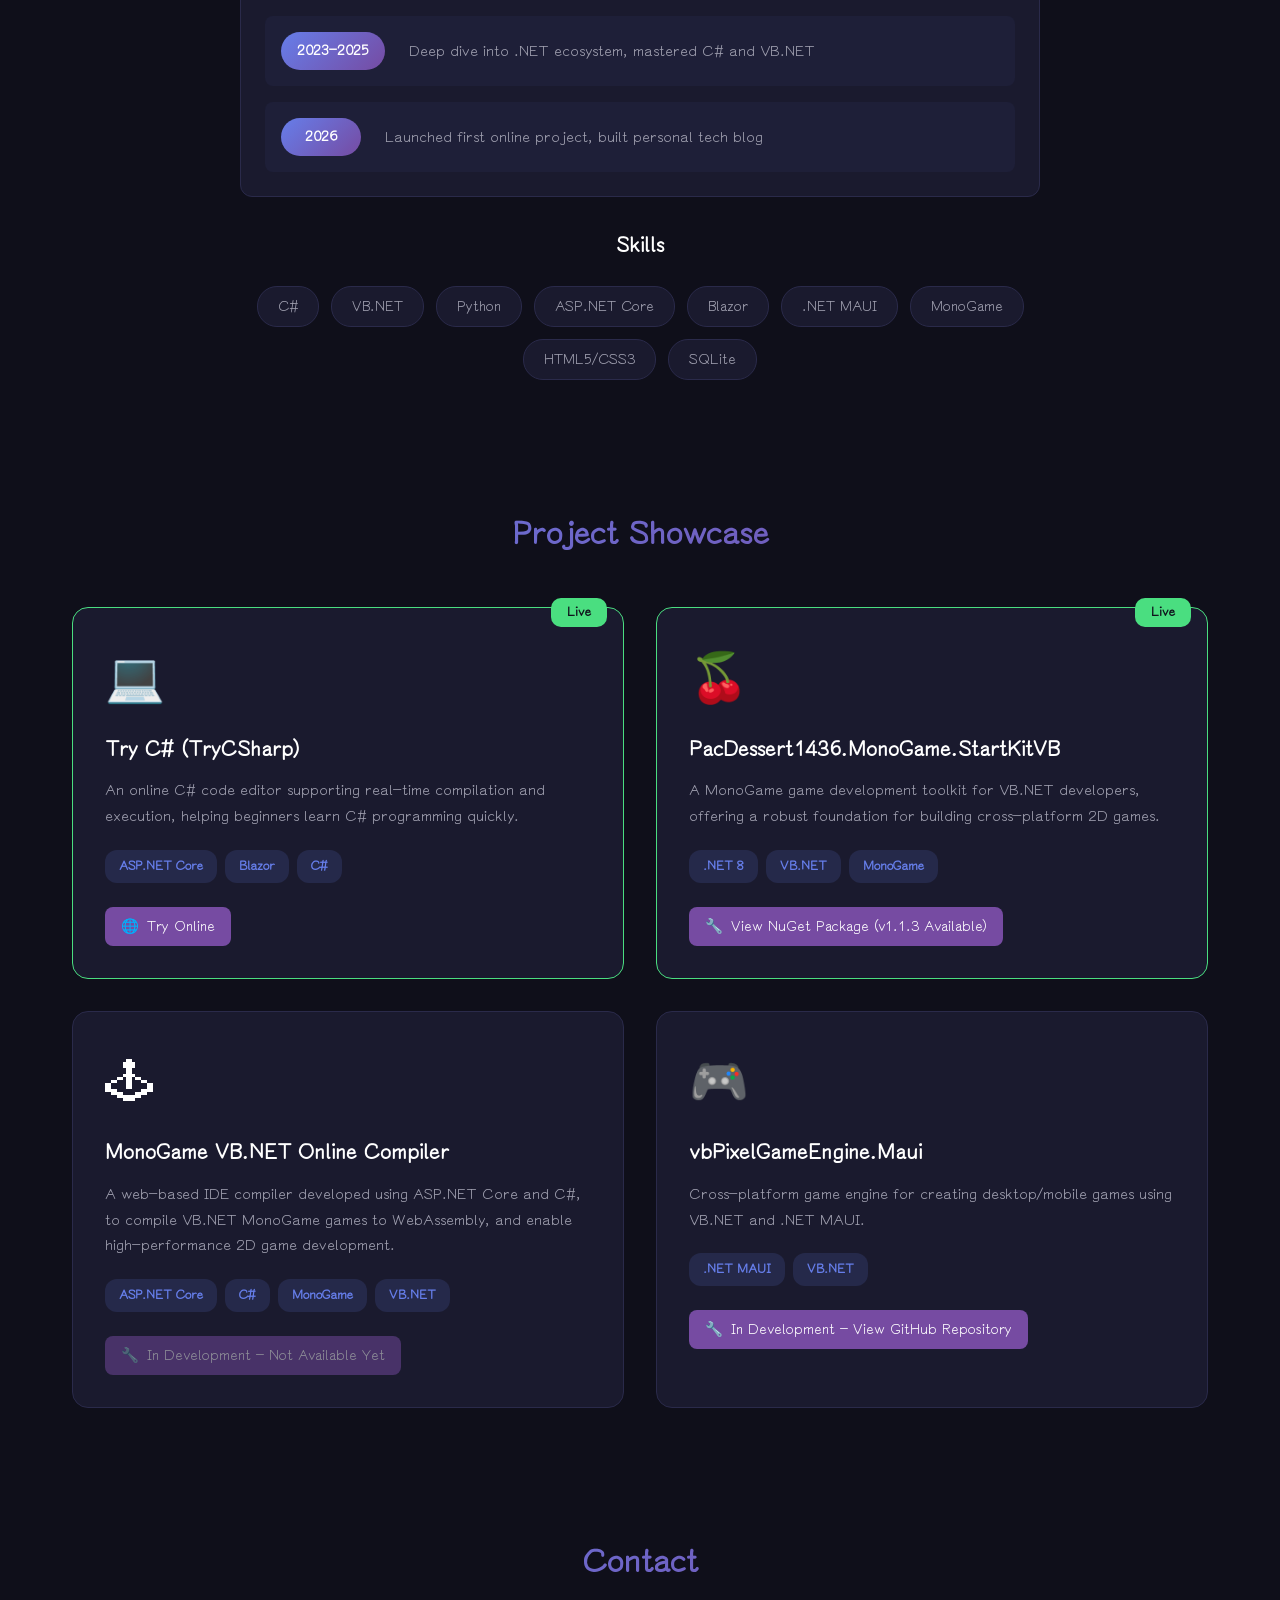
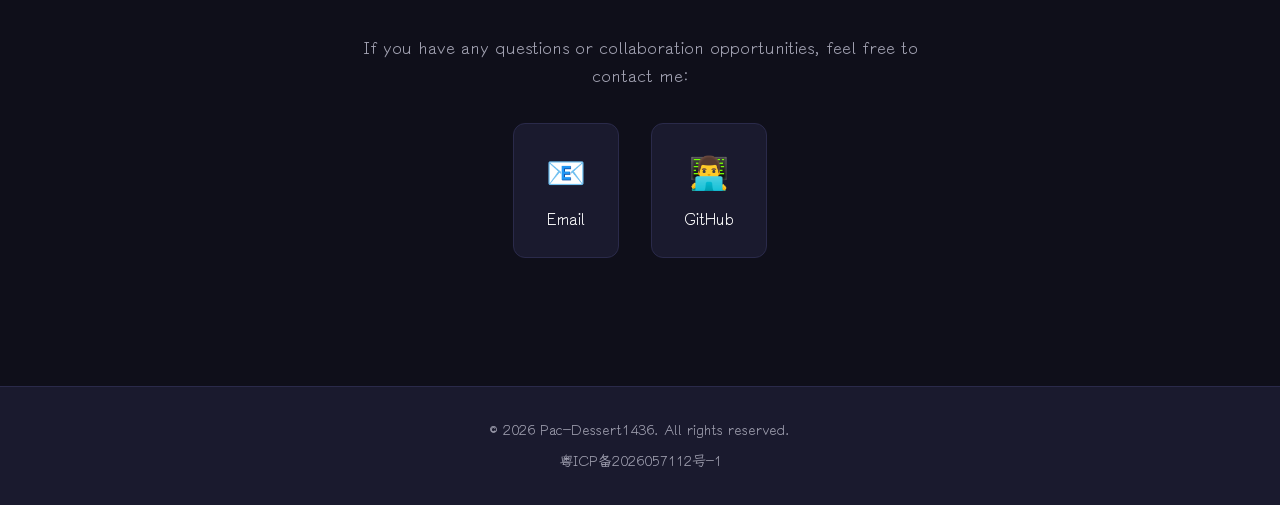
==== commit 5b13c323: "Update project info: MonoGame StartKit VB" ====
--- a/index-en.html
+++ b/index-en.html
@@ -34,7 +34,8 @@
             <div class="hero-content">
                 <div class="server-notice">
                     <span class="notice-icon">📢</span>
-                    <span>This website will be shut down on <strong>September 21, 2026</strong> (due to my postgraduate exam preparation, server will not be renewed). Thank you for visiting!</span>
+                    <span>This website will be shut down on <strong>September 21, 2026</strong> (due to my postgraduate
+                        exam preparation, server will not be renewed). Thank you for visiting!</span>
                 </div>
                 <div class="avatar">
                     <div class="avatar-circle">
@@ -74,7 +75,8 @@
                         </div>
                         <div class="timeline-item">
                             <span class="timeline-date">2026</span>
-                            <span class="timeline-content">Launched first online project, built personal tech blog</span>
+                            <span class="timeline-content">Launched first online project, built personal tech
+                                blog</span>
                         </div>
                     </div>
                 </div>
@@ -116,6 +118,25 @@
                     </div>
                 </div>
 
+                <div class="project-card active-project">
+                    <div class="project-badge">Live</div>
+                    <div class="project-icon">🍒</div>
+                    <h3 class="project-title">PacDessert1436.MonoGame.StartKitVB</h3>
+                    <p class="project-description">A MonoGame game development toolkit for VB.NET developers, offering a
+                        robust foundation for building cross-platform 2D games.</p>
+                    <div class="project-tech">
+                        <span class="tech-tag">.NET 8</span>
+                        <span class="tech-tag">VB.NET</span>
+                        <span class="tech-tag">MonoGame</span>
+                    </div>
+                    <div class="project-links">
+                        <a href="https://www.nuget.org/packages/PacDessert1436.MonoGame.StartKitVB/" target="_blank"
+                            class="project-link">
+                            <span>🔧</span> View NuGet Package (v1.1.3 Available)
+                        </a>
+                    </div>
+                </div>
+
                 <div class="project-card">
                     <div class="project-icon">🕹</div>
                     <h3 class="project-title">MonoGame VB.NET Online Compiler</h3>
@@ -131,24 +152,6 @@
                     <div class="project-links">
                         <a href="#" target="_blank" class="project-link disabled">
                             <span>🔧</span> In Development - Not Available Yet
-                        </a>
-                    </div>
-                </div>
-
-                <div class="project-card">
-                    <div class="project-icon">🍒</div>
-                    <h3 class="project-title">PacDessert1436.MonoGame.StartKitVB</h3>
-                    <p class="project-description">A MonoGame-based game development toolkit for VB.NET developers,
-                        providing a solid foundation for building games.</p>
-                    <div class="project-tech">
-                        <span class="tech-tag">.NET 8</span>
-                        <span class="tech-tag">VB.NET</span>
-                        <span class="tech-tag">MonoGame</span>
-                    </div>
-                    <div class="project-links">
-                        <a href="https://www.nuget.org/packages/PacDessert1436.MonoGame.StartKitVB/" target="_blank"
-                            class="project-link">
-                            <span>🔧</span> In Development - View NuGet Package
                         </a>
                     </div>
                 </div>
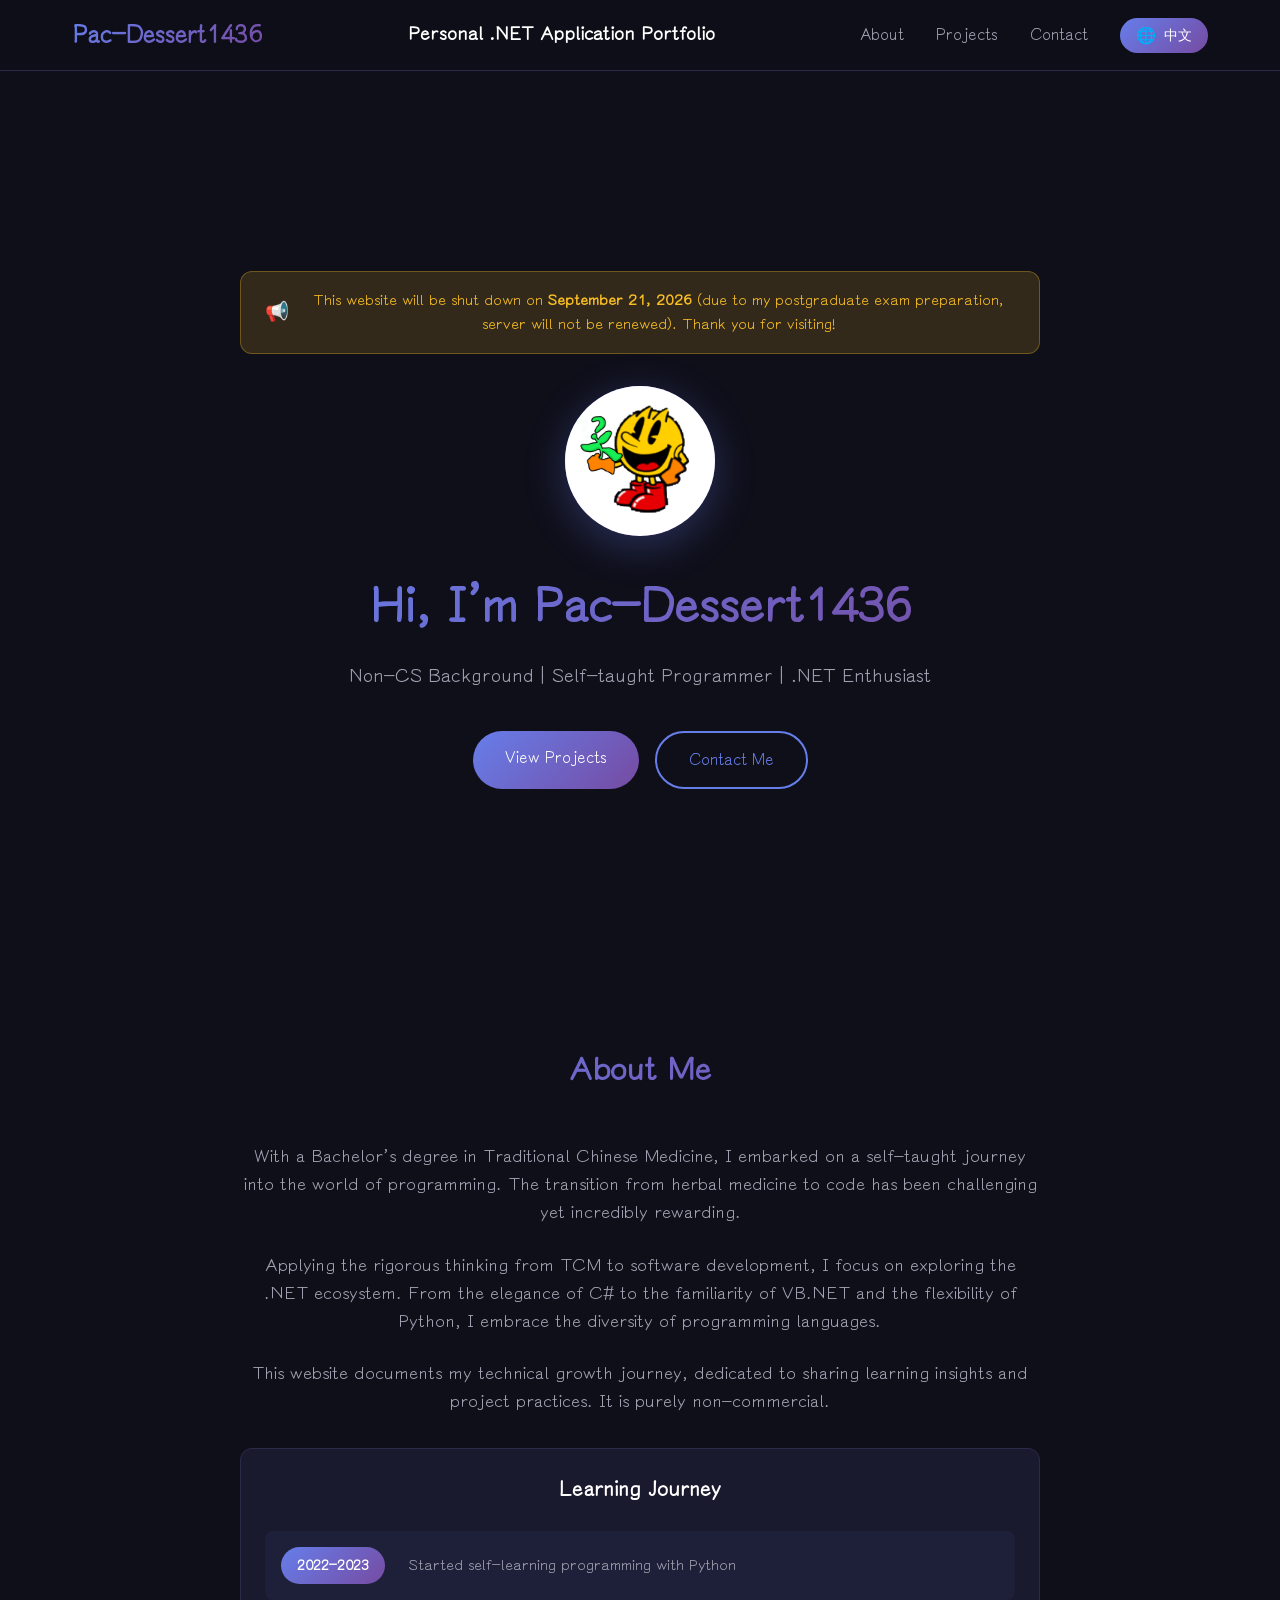
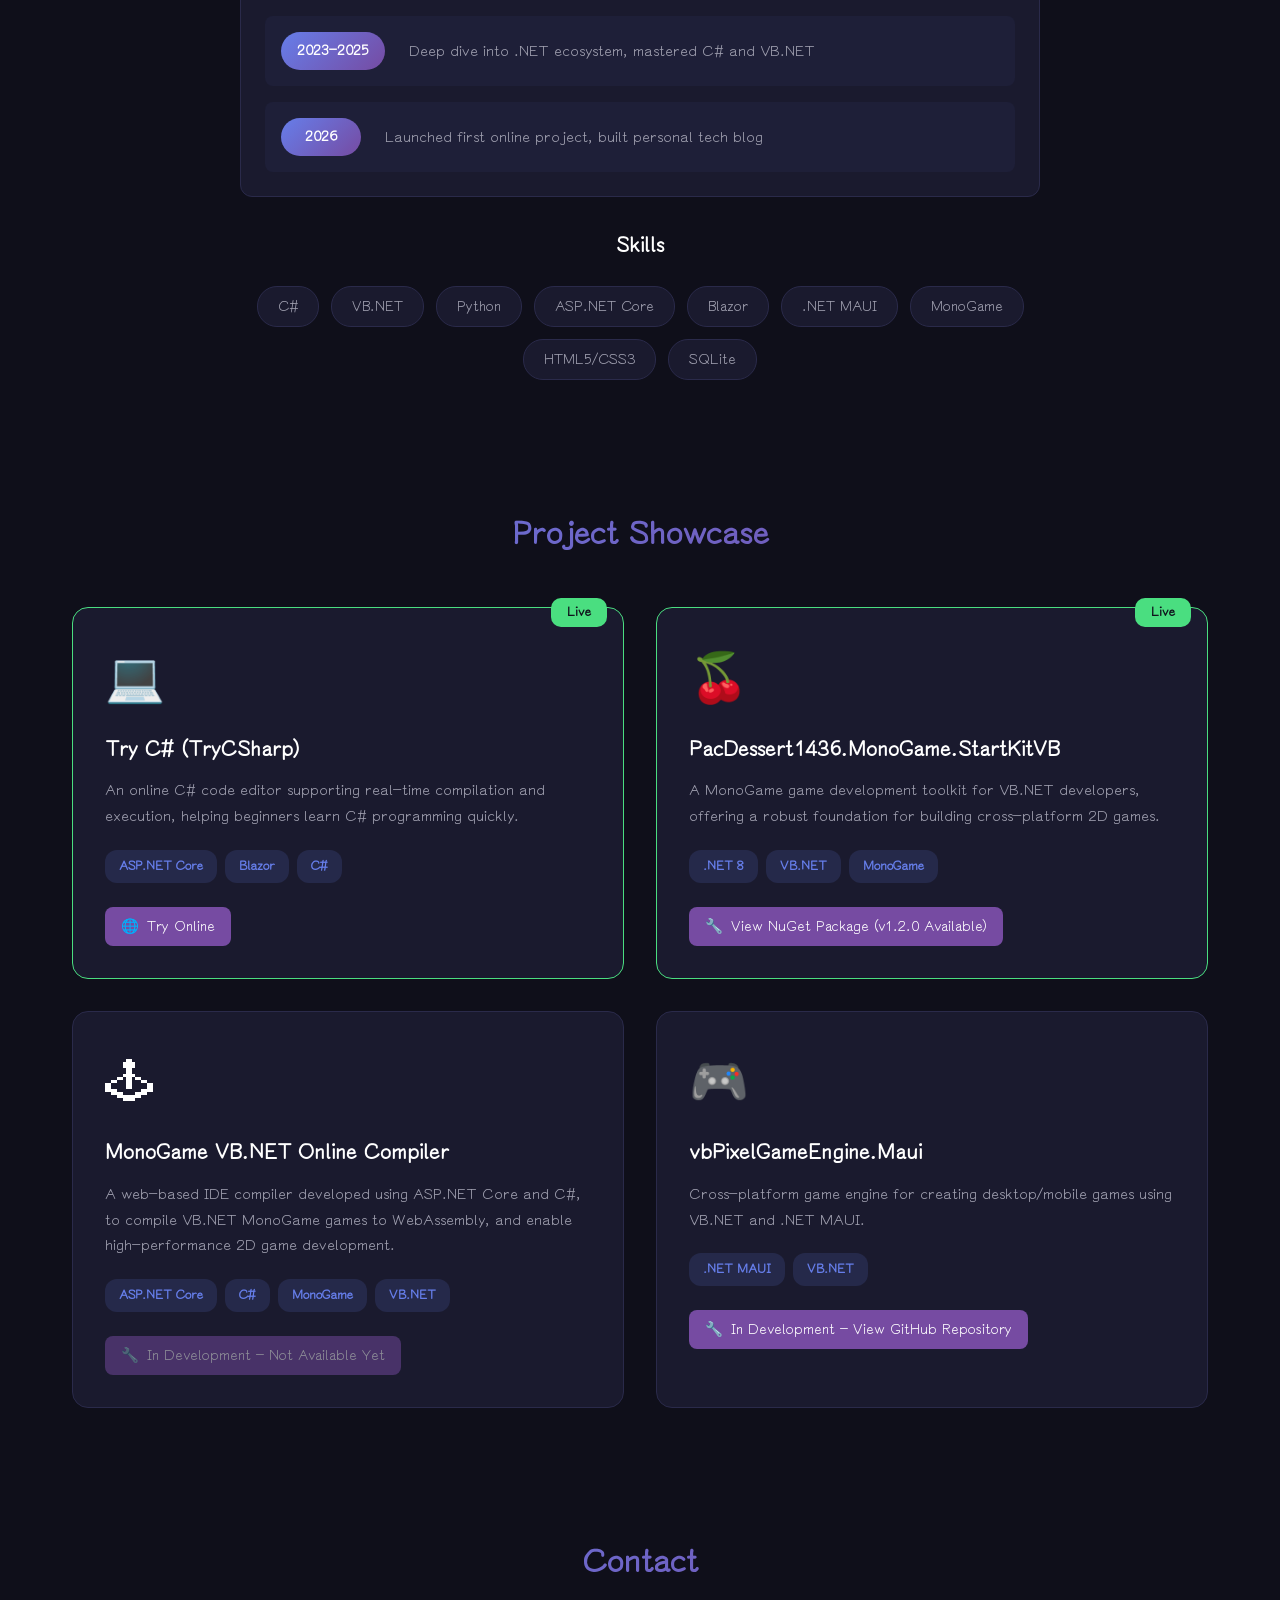
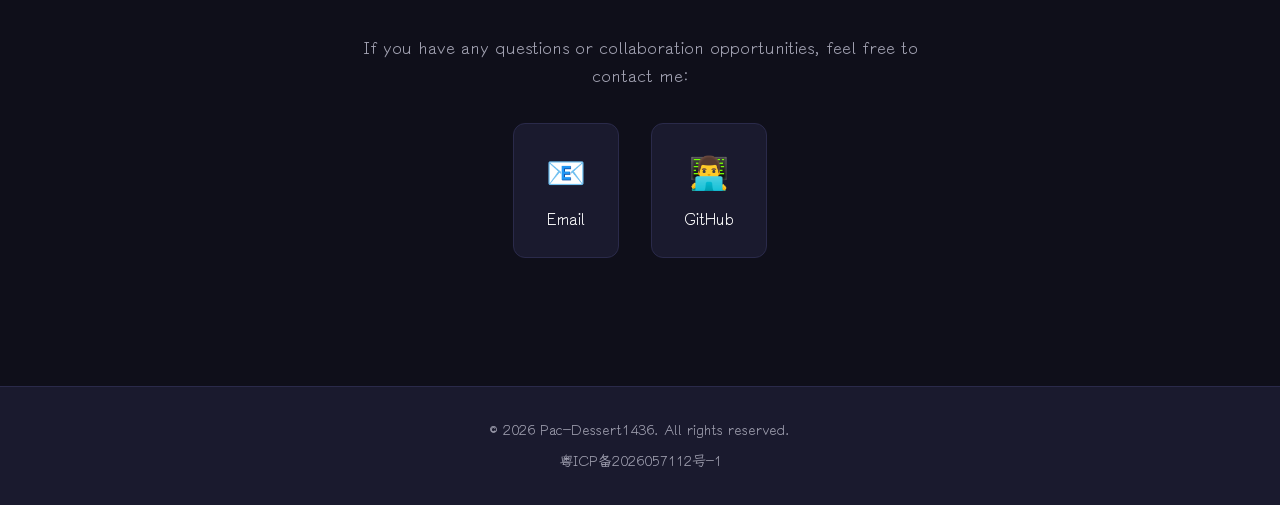
==== commit 24406775: "Update MonoGame template version number" ====
--- a/index-en.html
+++ b/index-en.html
@@ -132,7 +132,7 @@
                     <div class="project-links">
                         <a href="https://www.nuget.org/packages/PacDessert1436.MonoGame.StartKitVB/" target="_blank"
                             class="project-link">
-                            <span>🔧</span> View NuGet Package (v1.1.3 Available)
+                            <span>🔧</span> View NuGet Package (v1.2.0 Available)
                         </a>
                     </div>
                 </div>
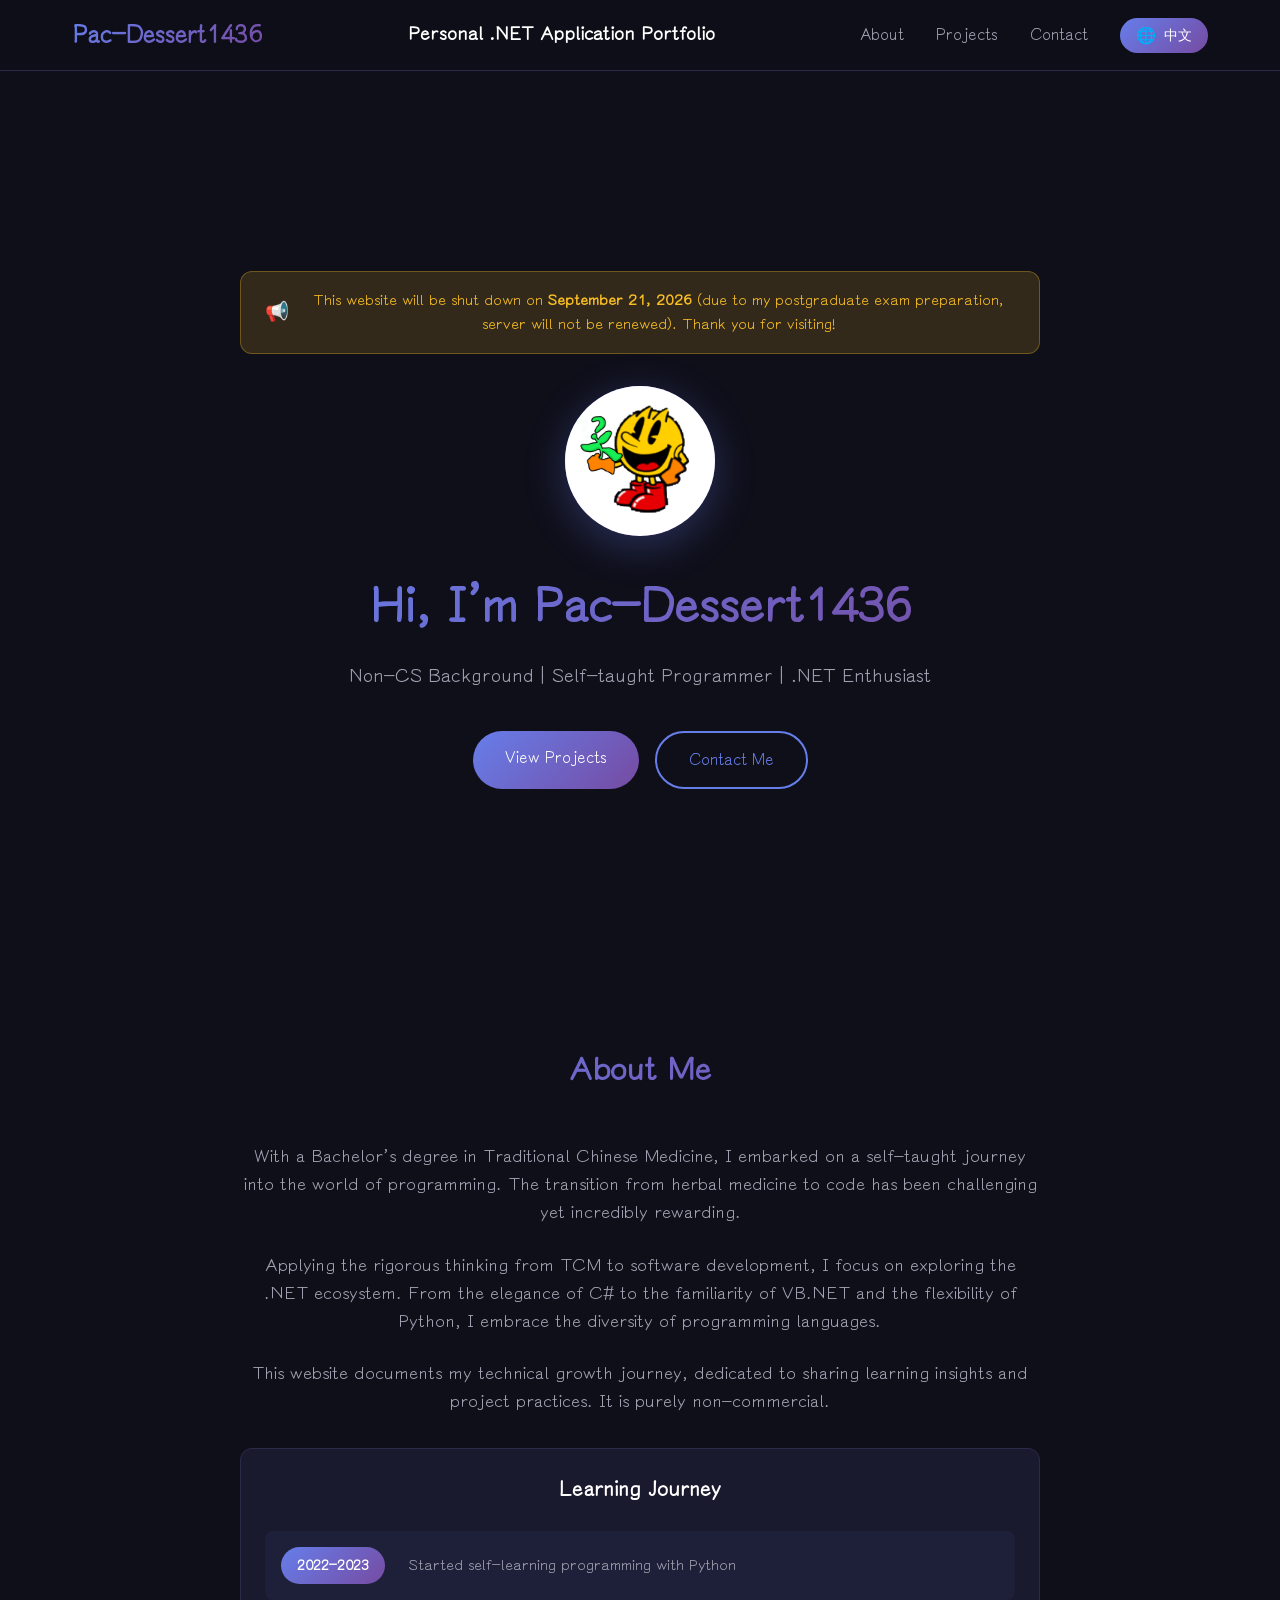
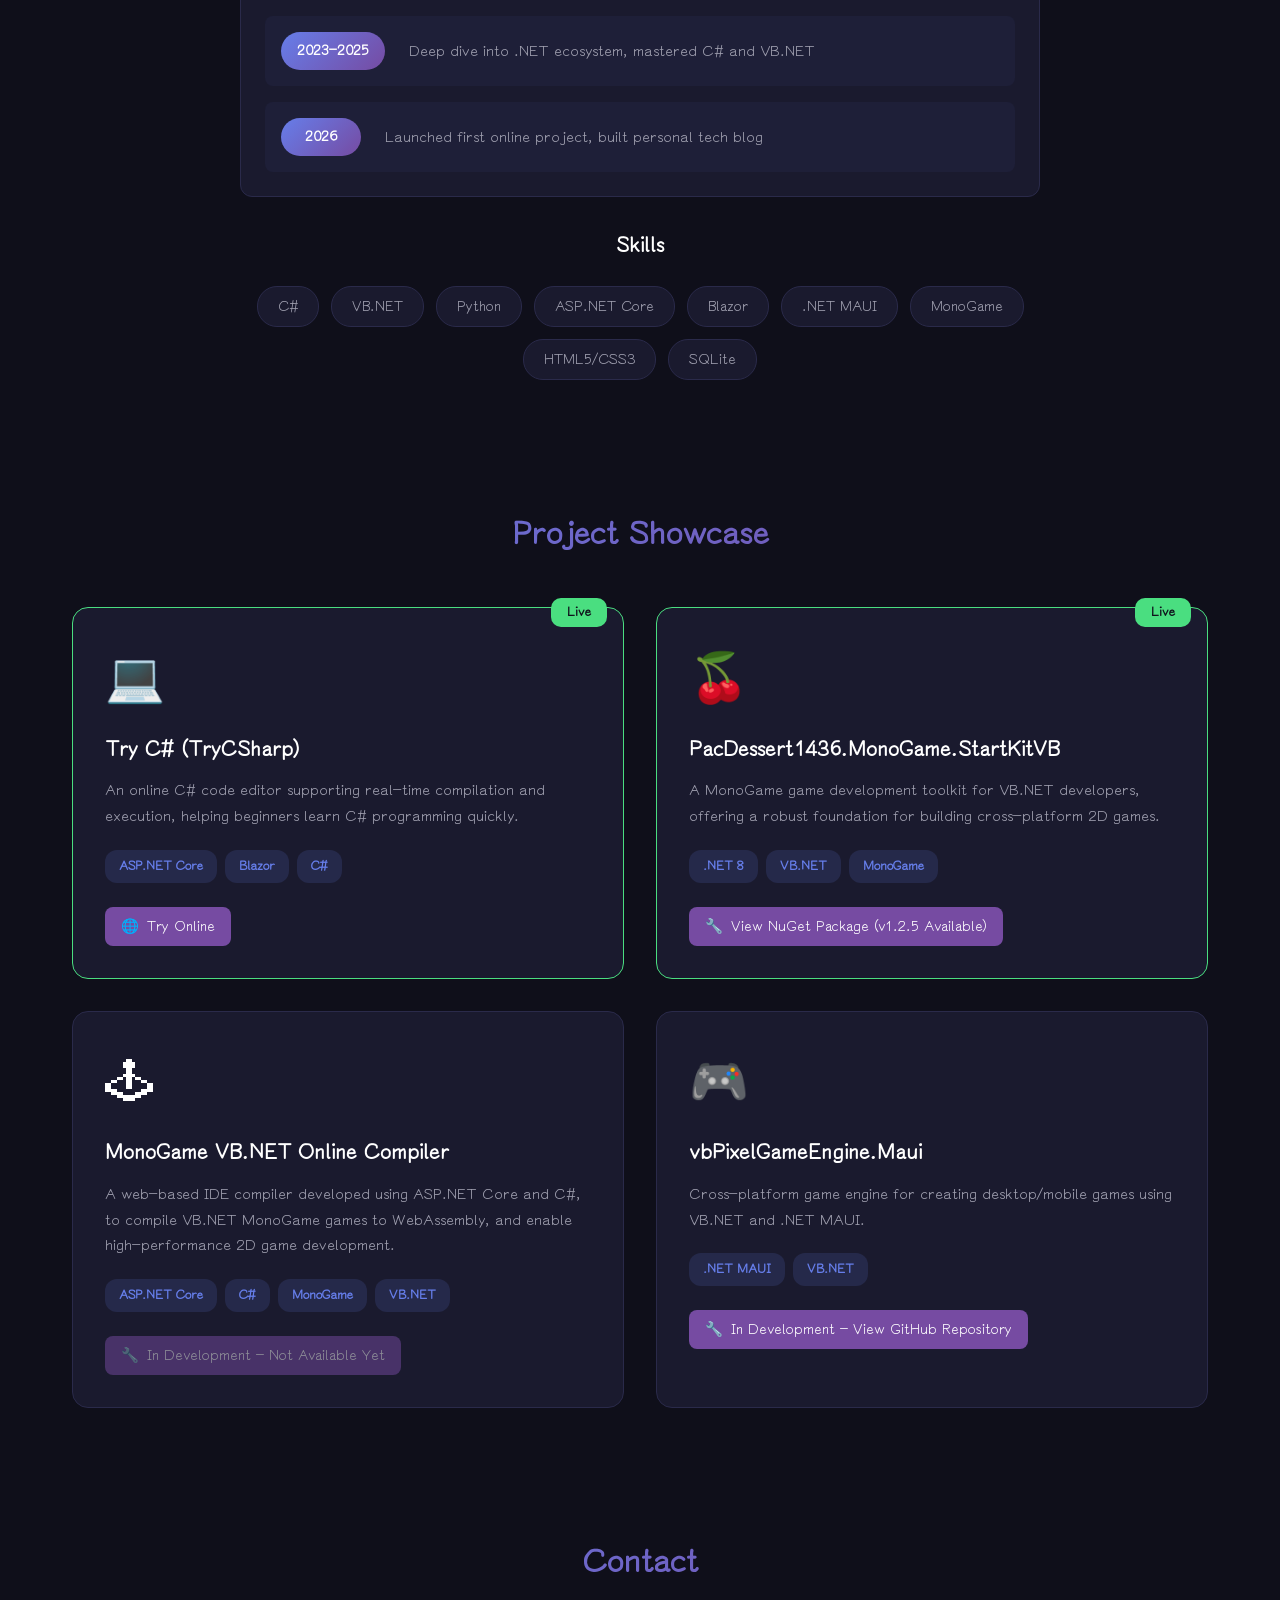
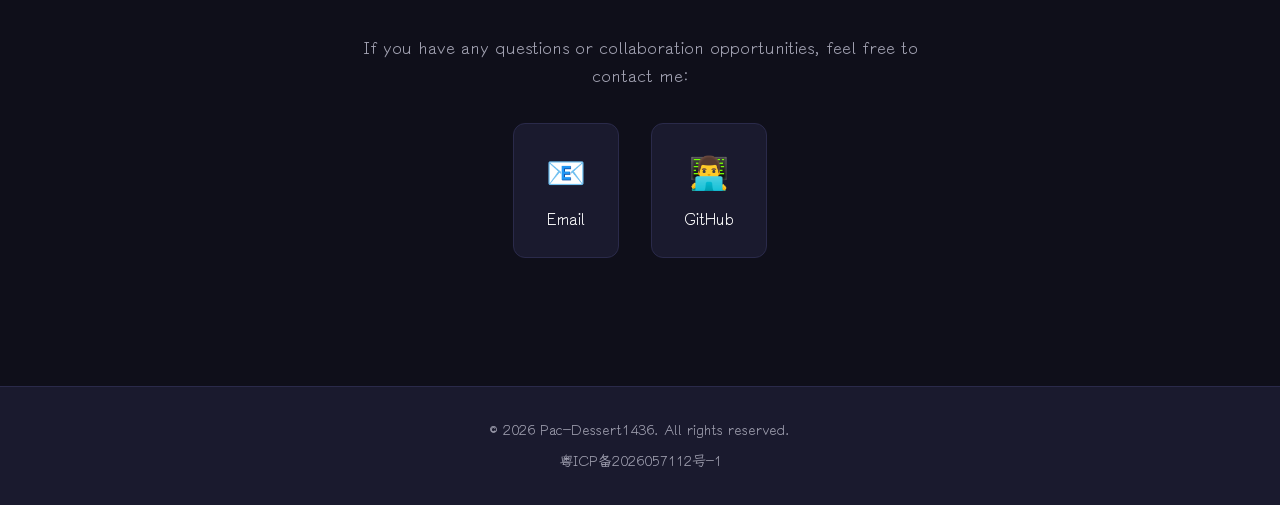
==== commit 3dbf688a: "Update MonoGame template version number Now updated to 1.2.3 as the current latest version." ====
--- a/index-en.html
+++ b/index-en.html
@@ -132,7 +132,7 @@
                     <div class="project-links">
                         <a href="https://www.nuget.org/packages/PacDessert1436.MonoGame.StartKitVB/" target="_blank"
                             class="project-link">
-                            <span>🔧</span> View NuGet Package (v1.2.0 Available)
+                            <span>🔧</span> View NuGet Package (v1.2.5 Available)
                         </a>
                     </div>
                 </div>
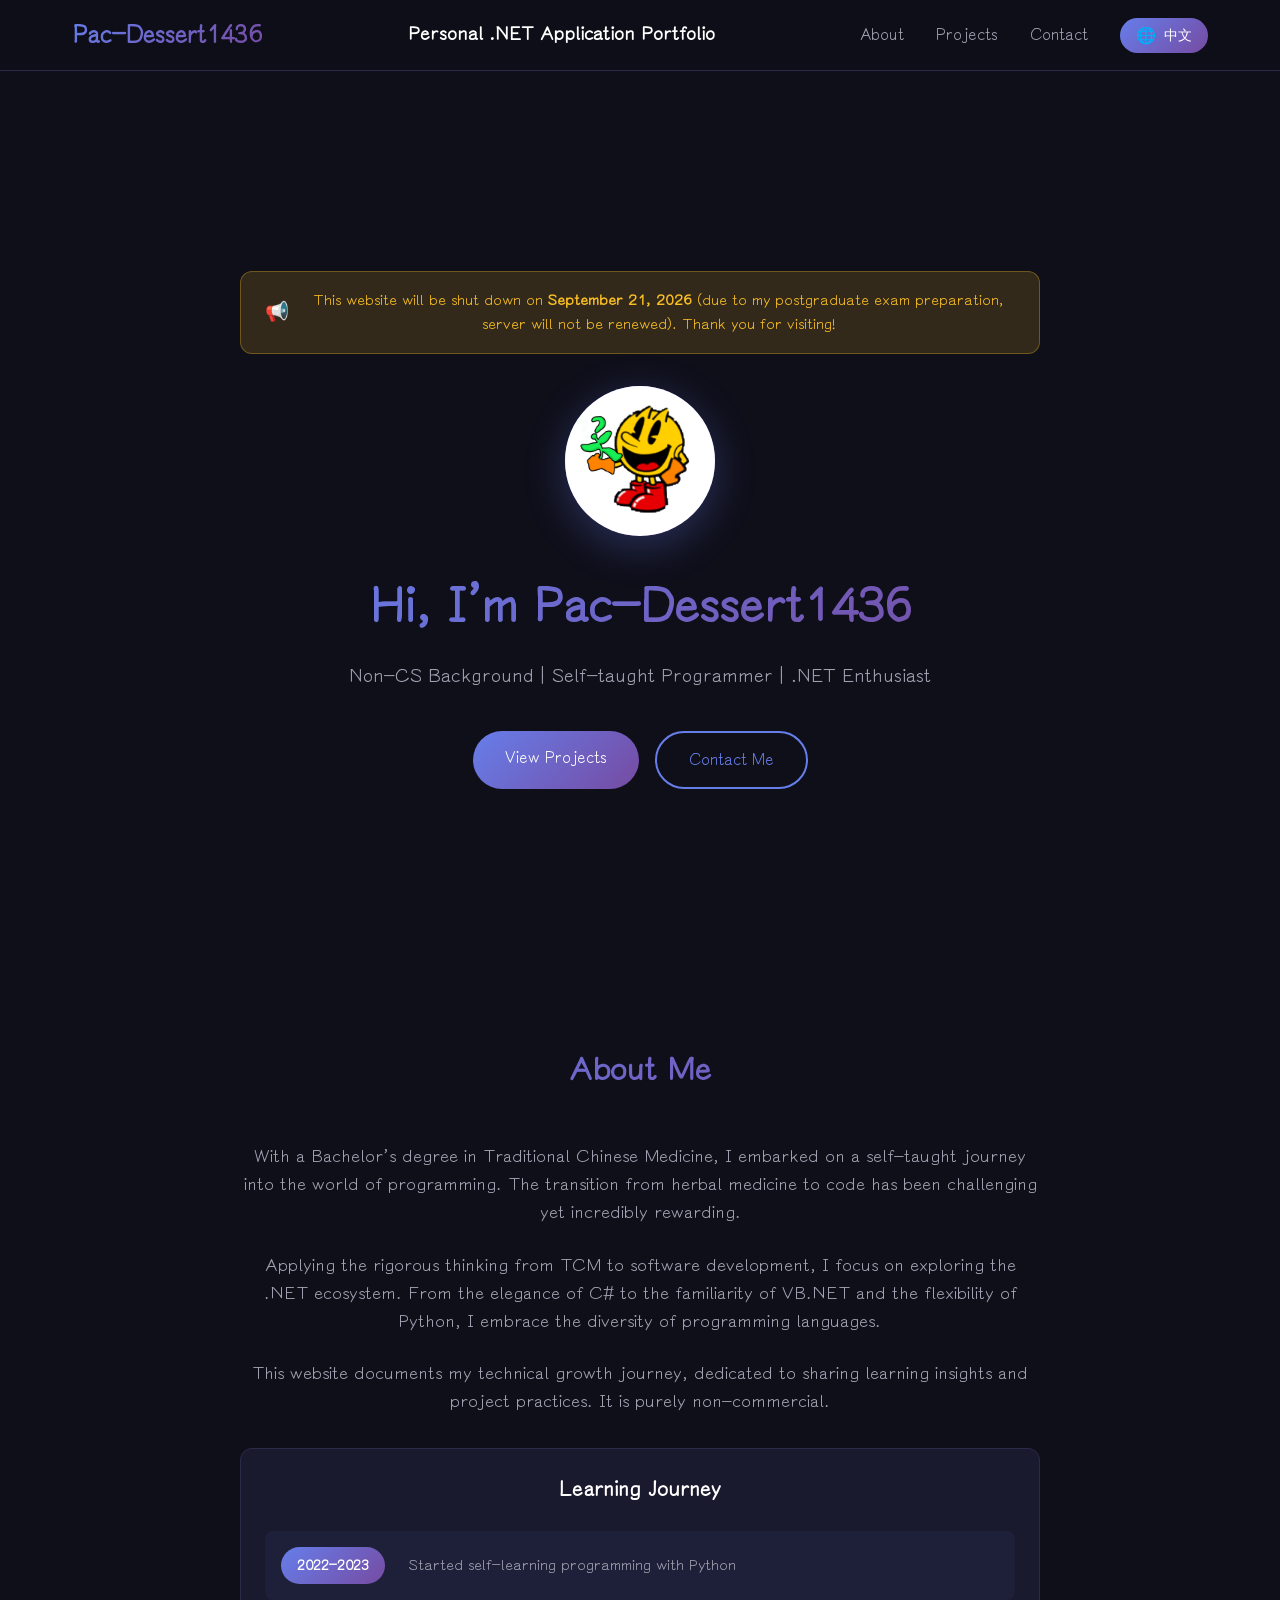
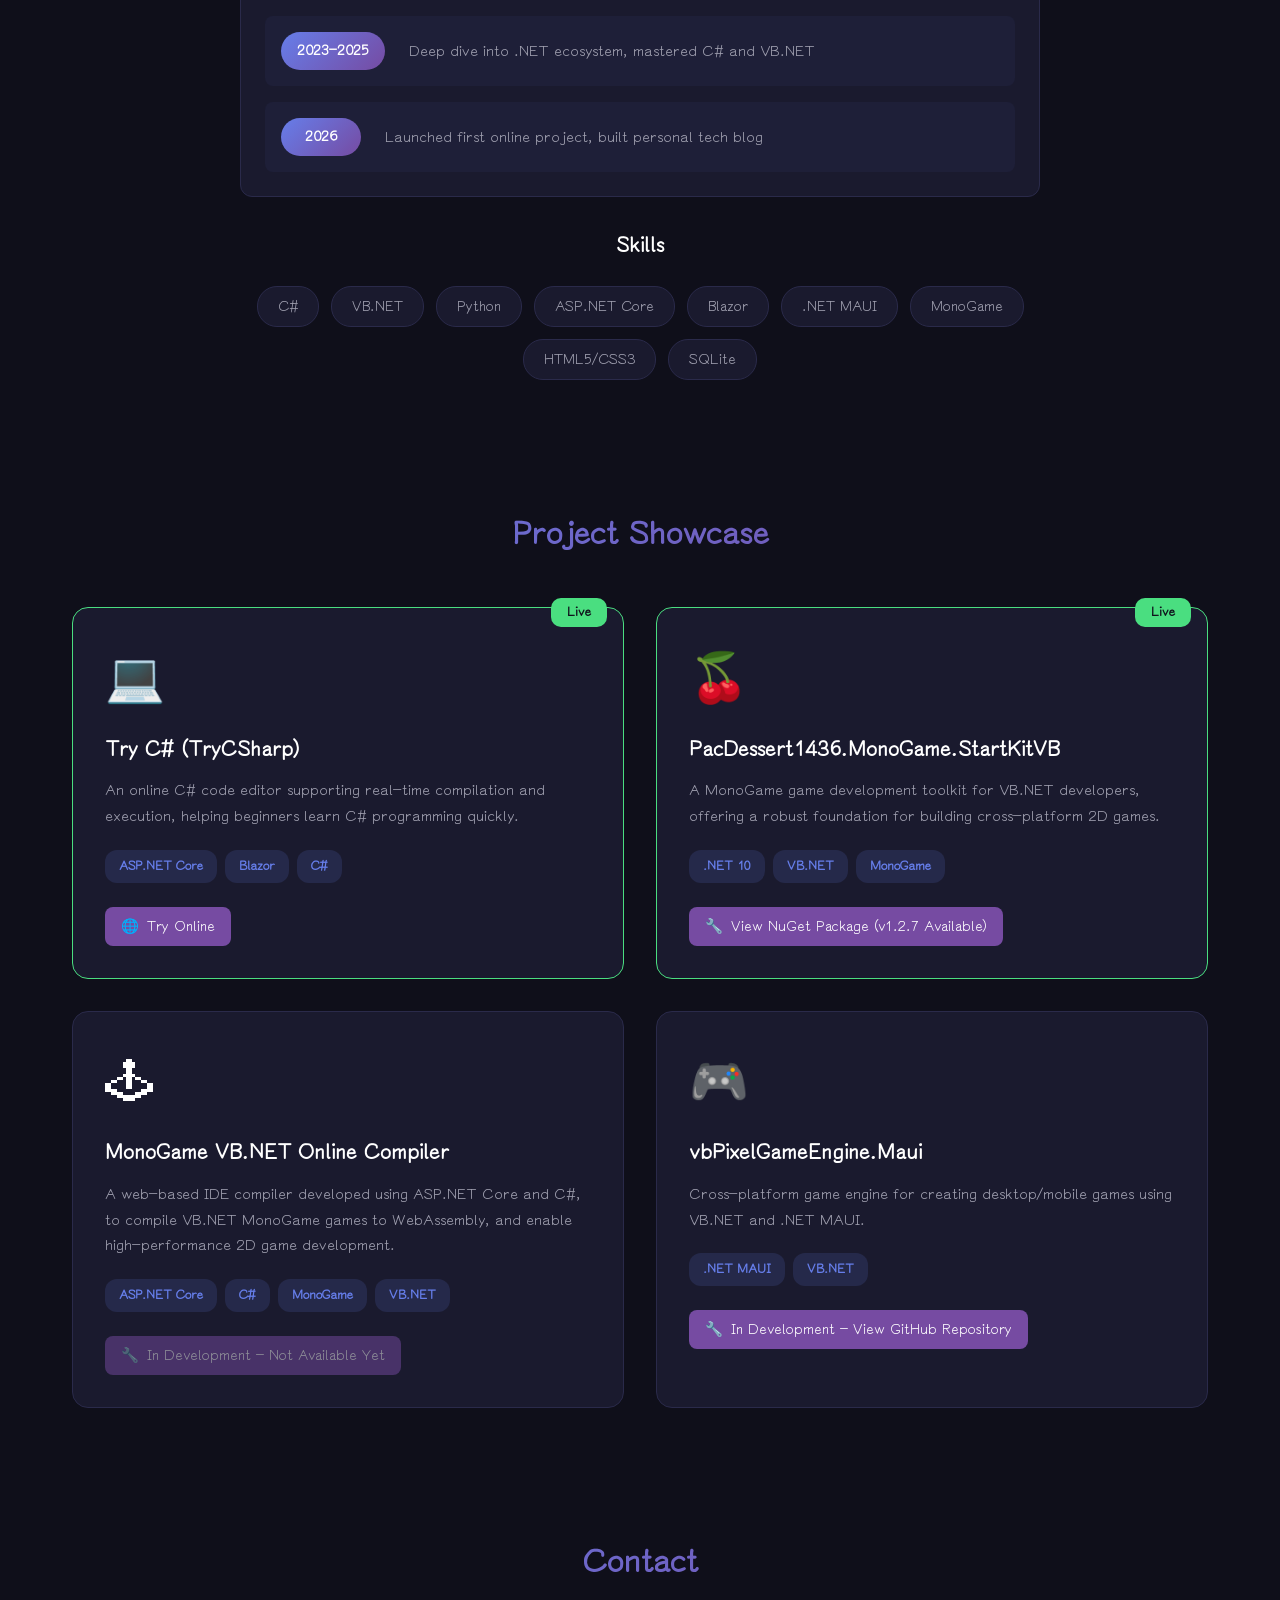
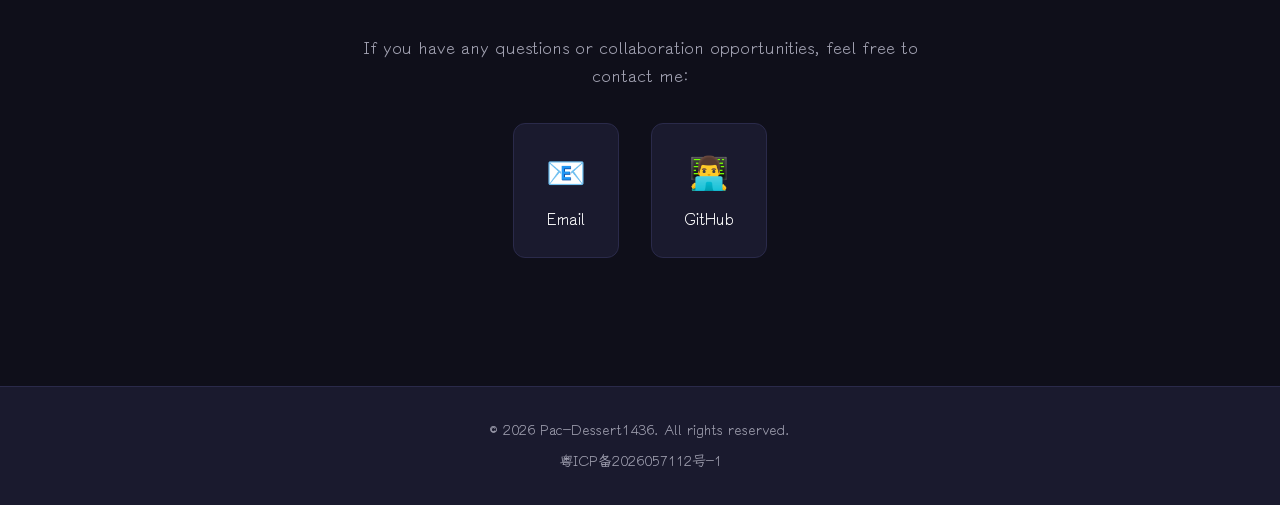
==== commit 70d0679c: "Update version number of MonoGameStartKitVB Also corrected the target framework info; this game temp" ====
--- a/index-en.html
+++ b/index-en.html
@@ -125,14 +125,14 @@
                     <p class="project-description">A MonoGame game development toolkit for VB.NET developers, offering a
                         robust foundation for building cross-platform 2D games.</p>
                     <div class="project-tech">
-                        <span class="tech-tag">.NET 8</span>
+                        <span class="tech-tag">.NET 10</span>
                         <span class="tech-tag">VB.NET</span>
                         <span class="tech-tag">MonoGame</span>
                     </div>
                     <div class="project-links">
                         <a href="https://www.nuget.org/packages/PacDessert1436.MonoGame.StartKitVB/" target="_blank"
                             class="project-link">
-                            <span>🔧</span> View NuGet Package (v1.2.5 Available)
+                            <span>🔧</span> View NuGet Package (v1.2.7 Available)
                         </a>
                     </div>
                 </div>
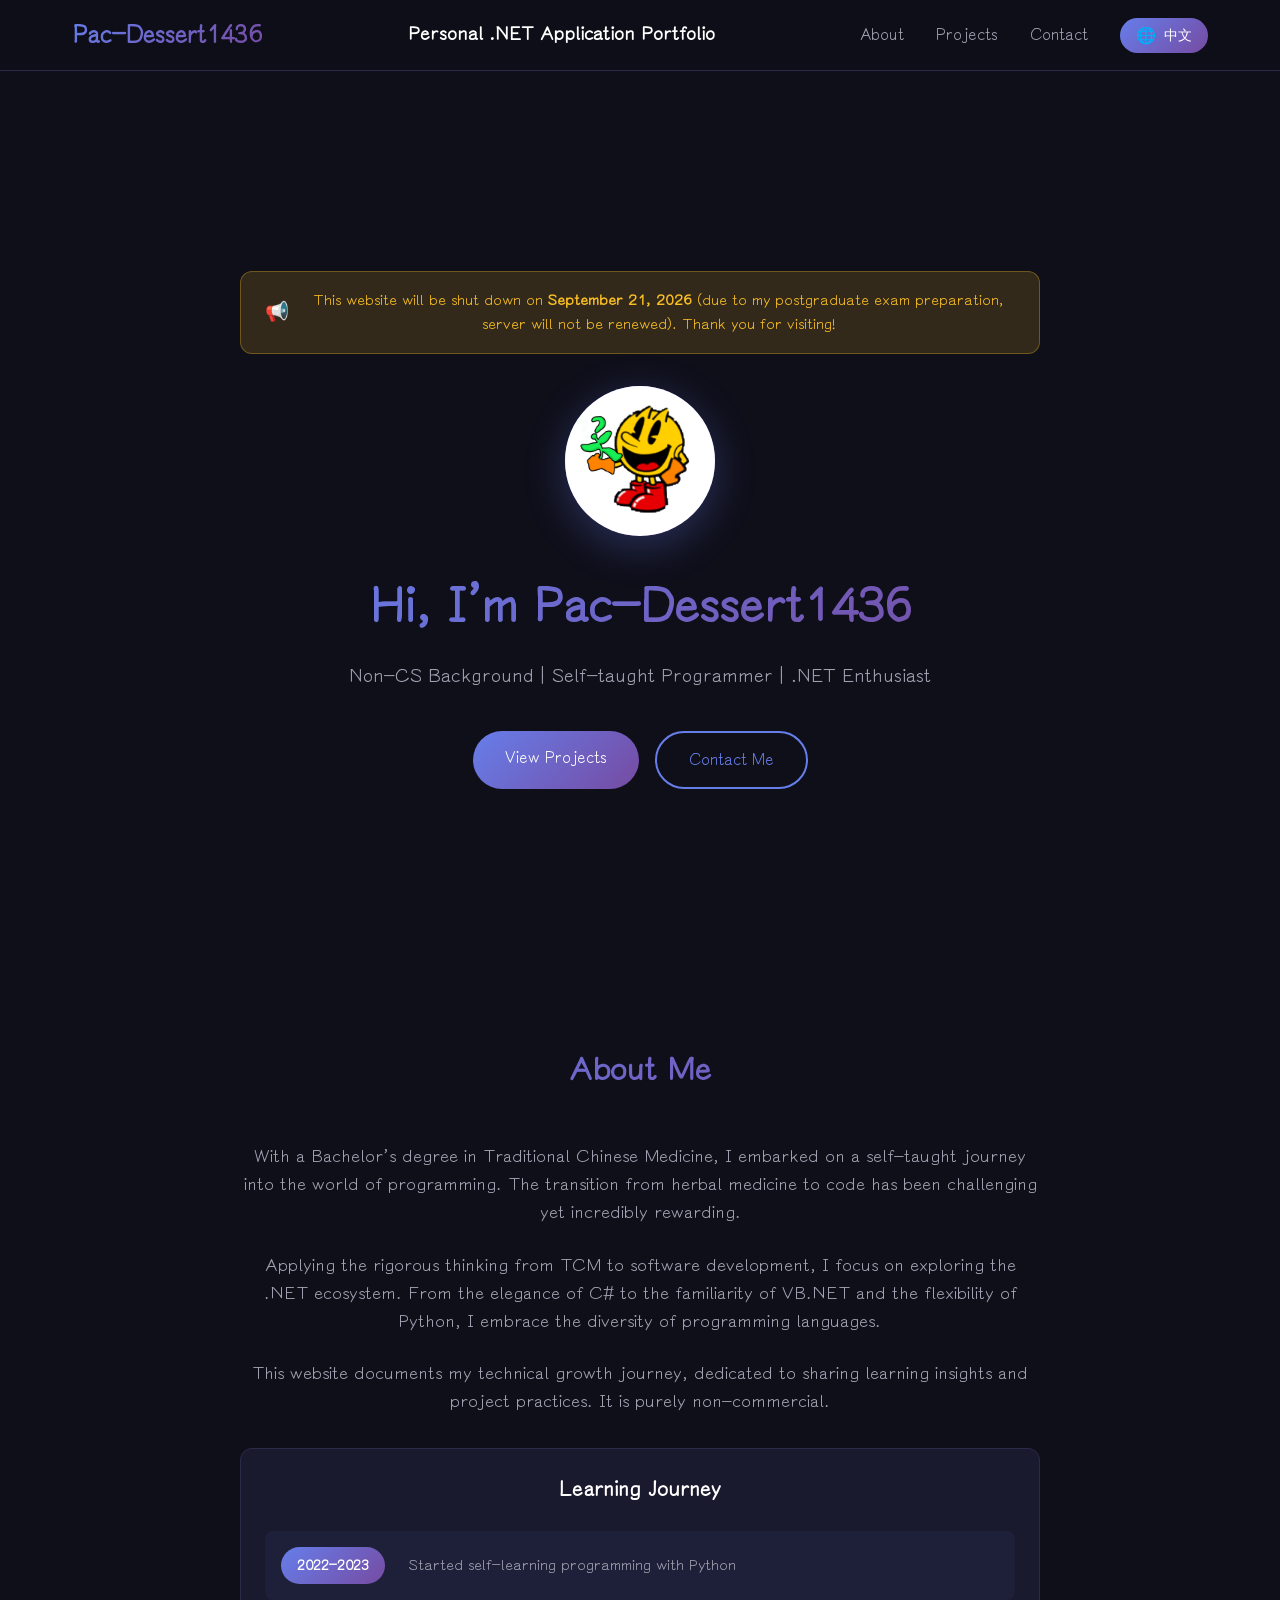
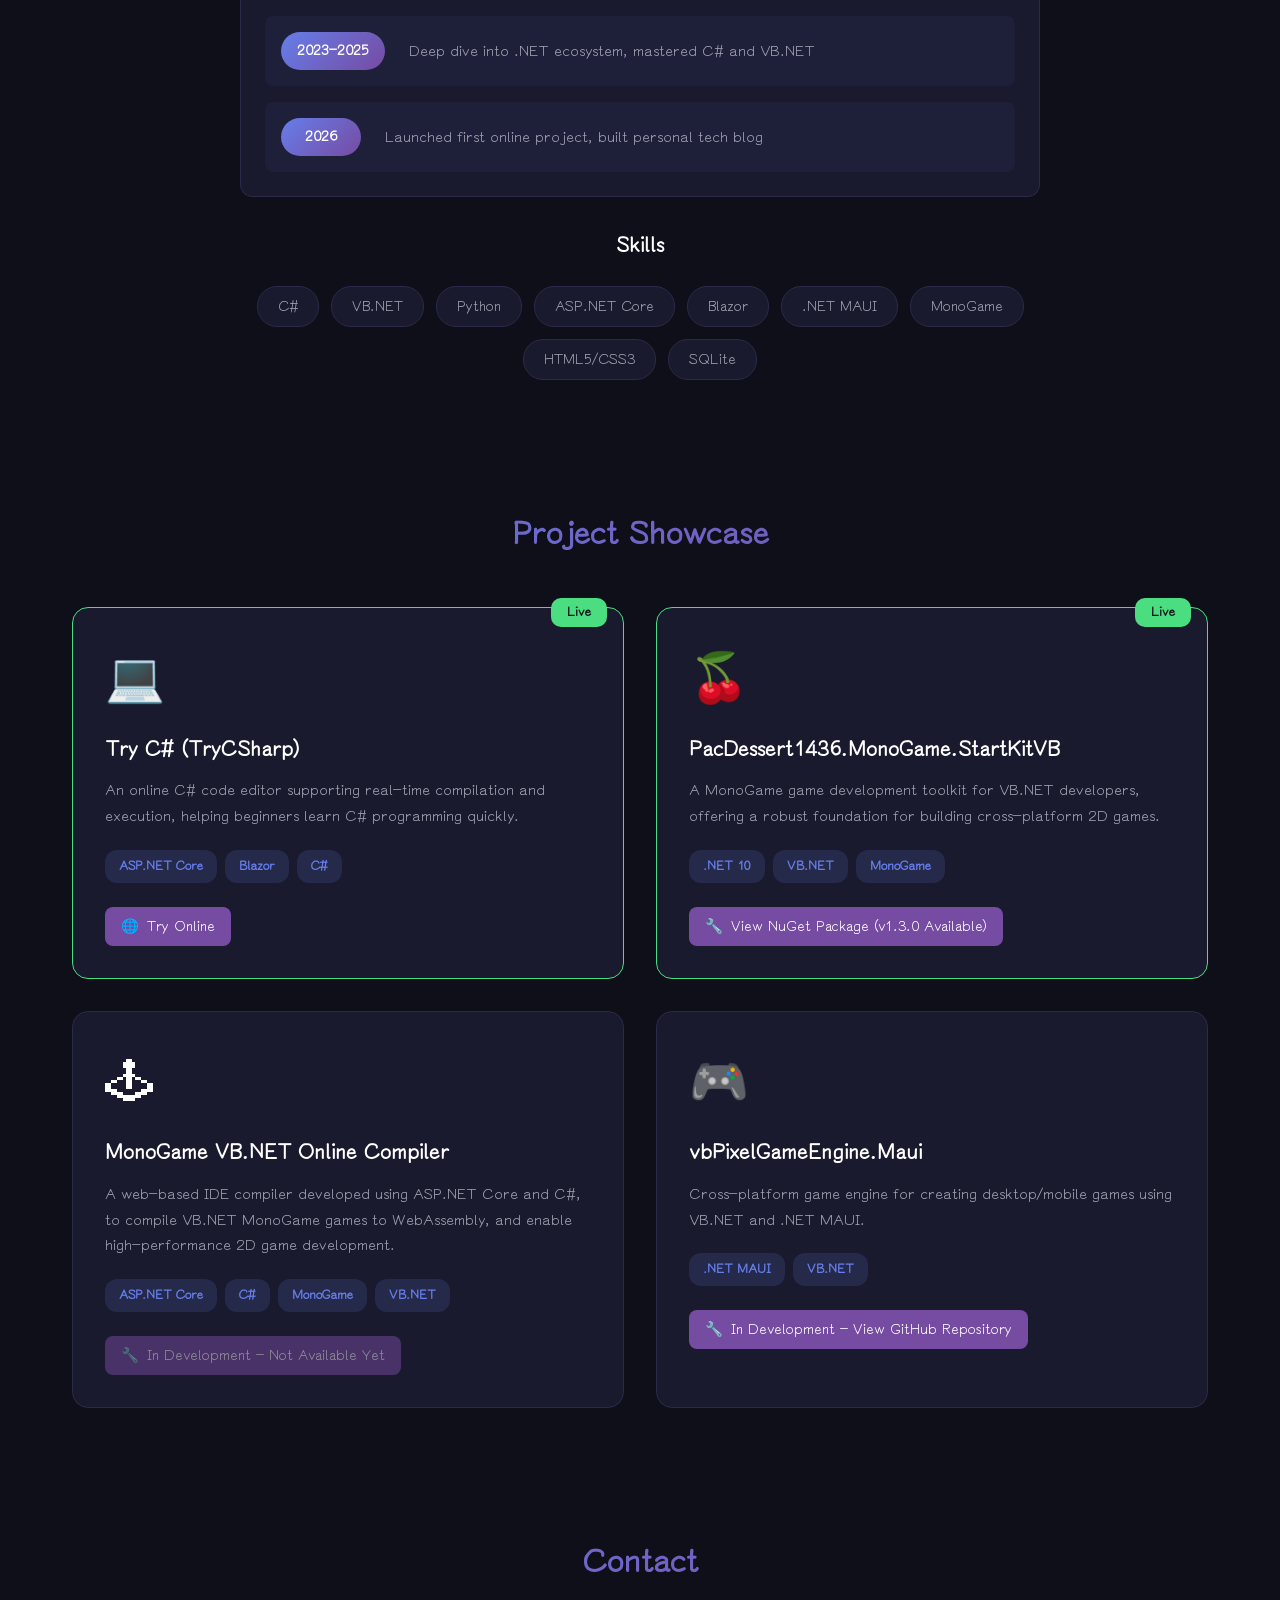
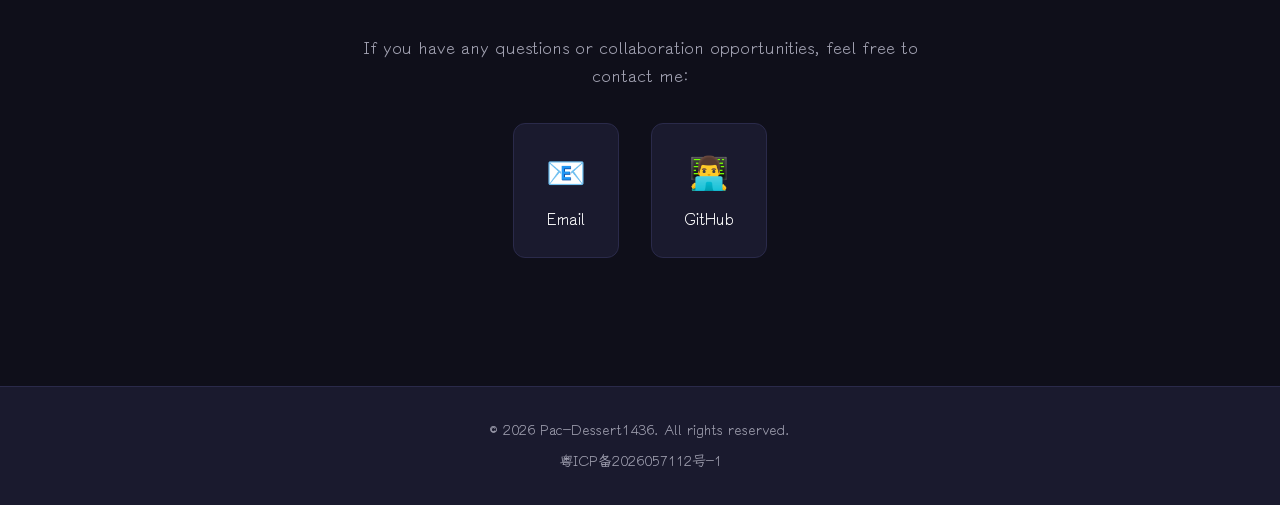
==== commit 6bb84234: "Sync package info before server shutdown The NuGet package `PacDessert1436.MonoGame.StartKitVB` has " ====
--- a/index-en.html
+++ b/index-en.html
@@ -132,7 +132,7 @@
                     <div class="project-links">
                         <a href="https://www.nuget.org/packages/PacDessert1436.MonoGame.StartKitVB/" target="_blank"
                             class="project-link">
-                            <span>🔧</span> View NuGet Package (v1.2.7 Available)
+                            <span>🔧</span> View NuGet Package (v1.3.0 Available)
                         </a>
                     </div>
                 </div>
